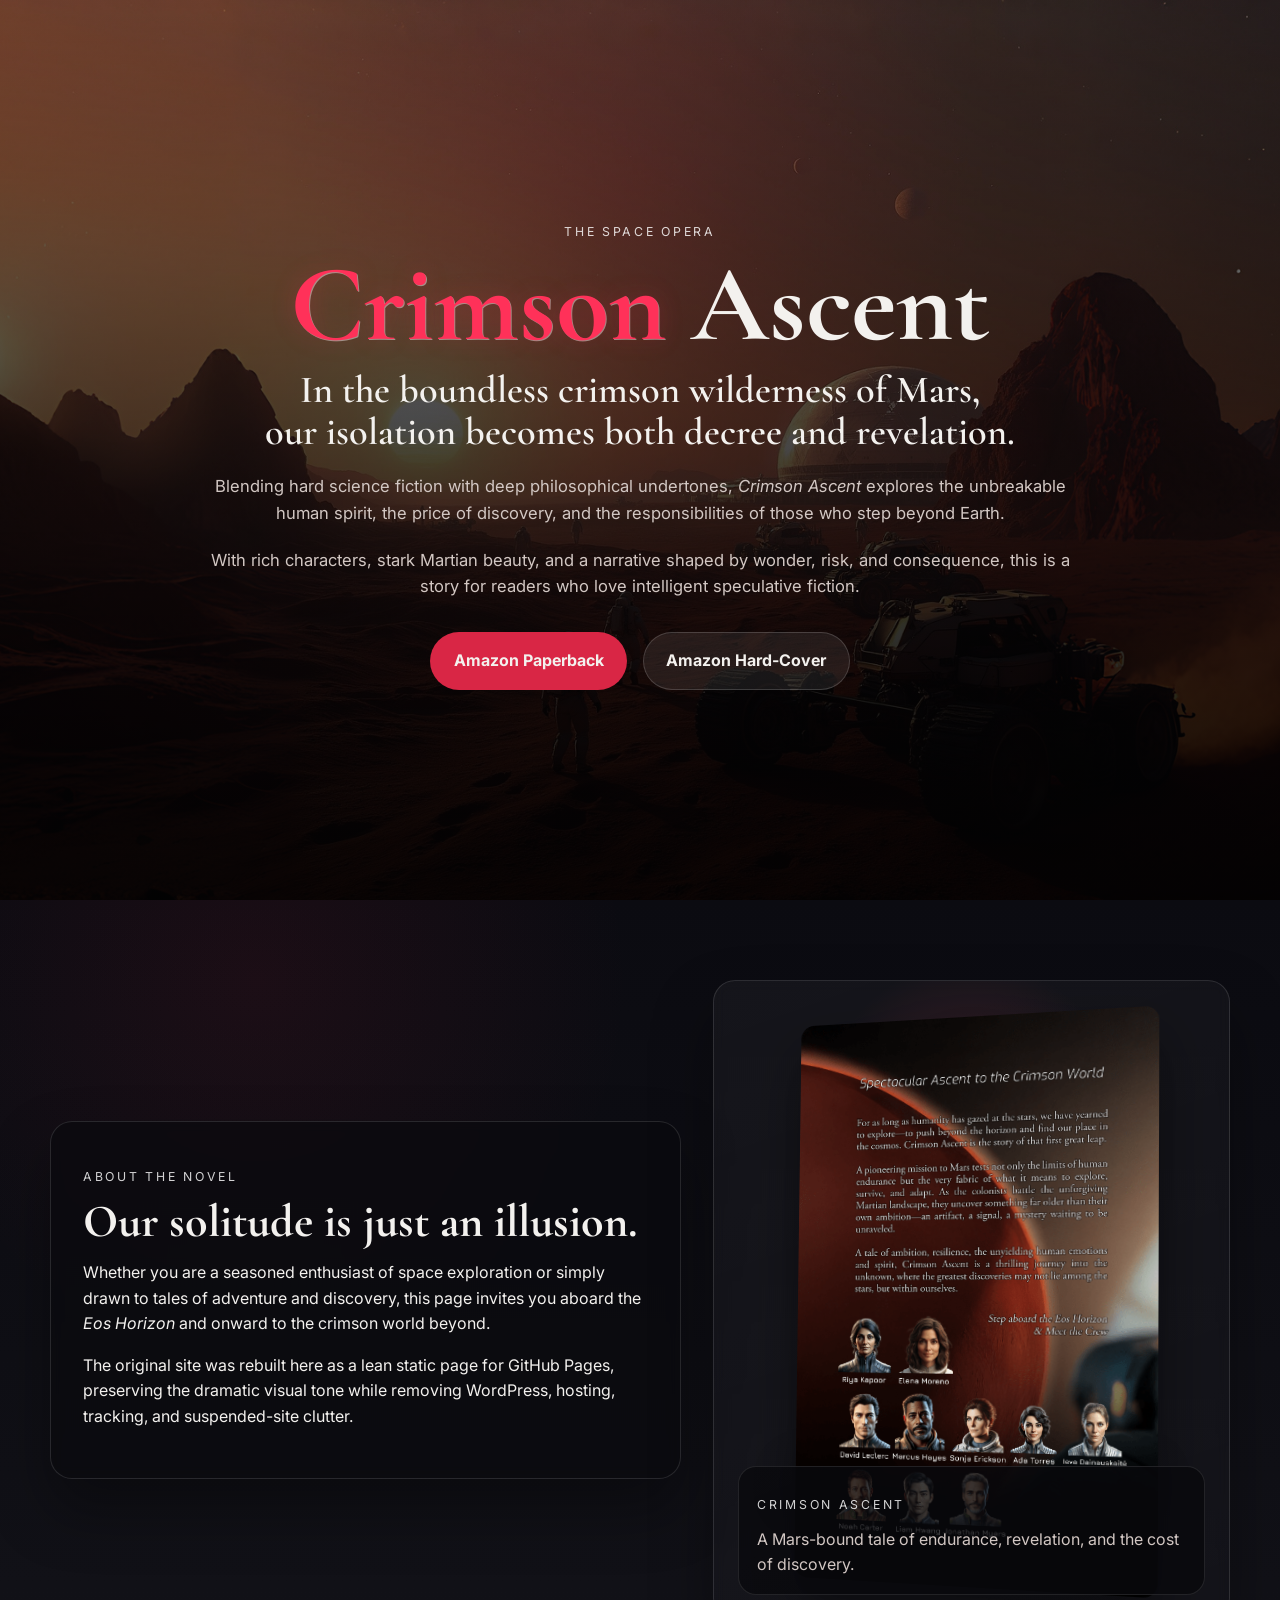
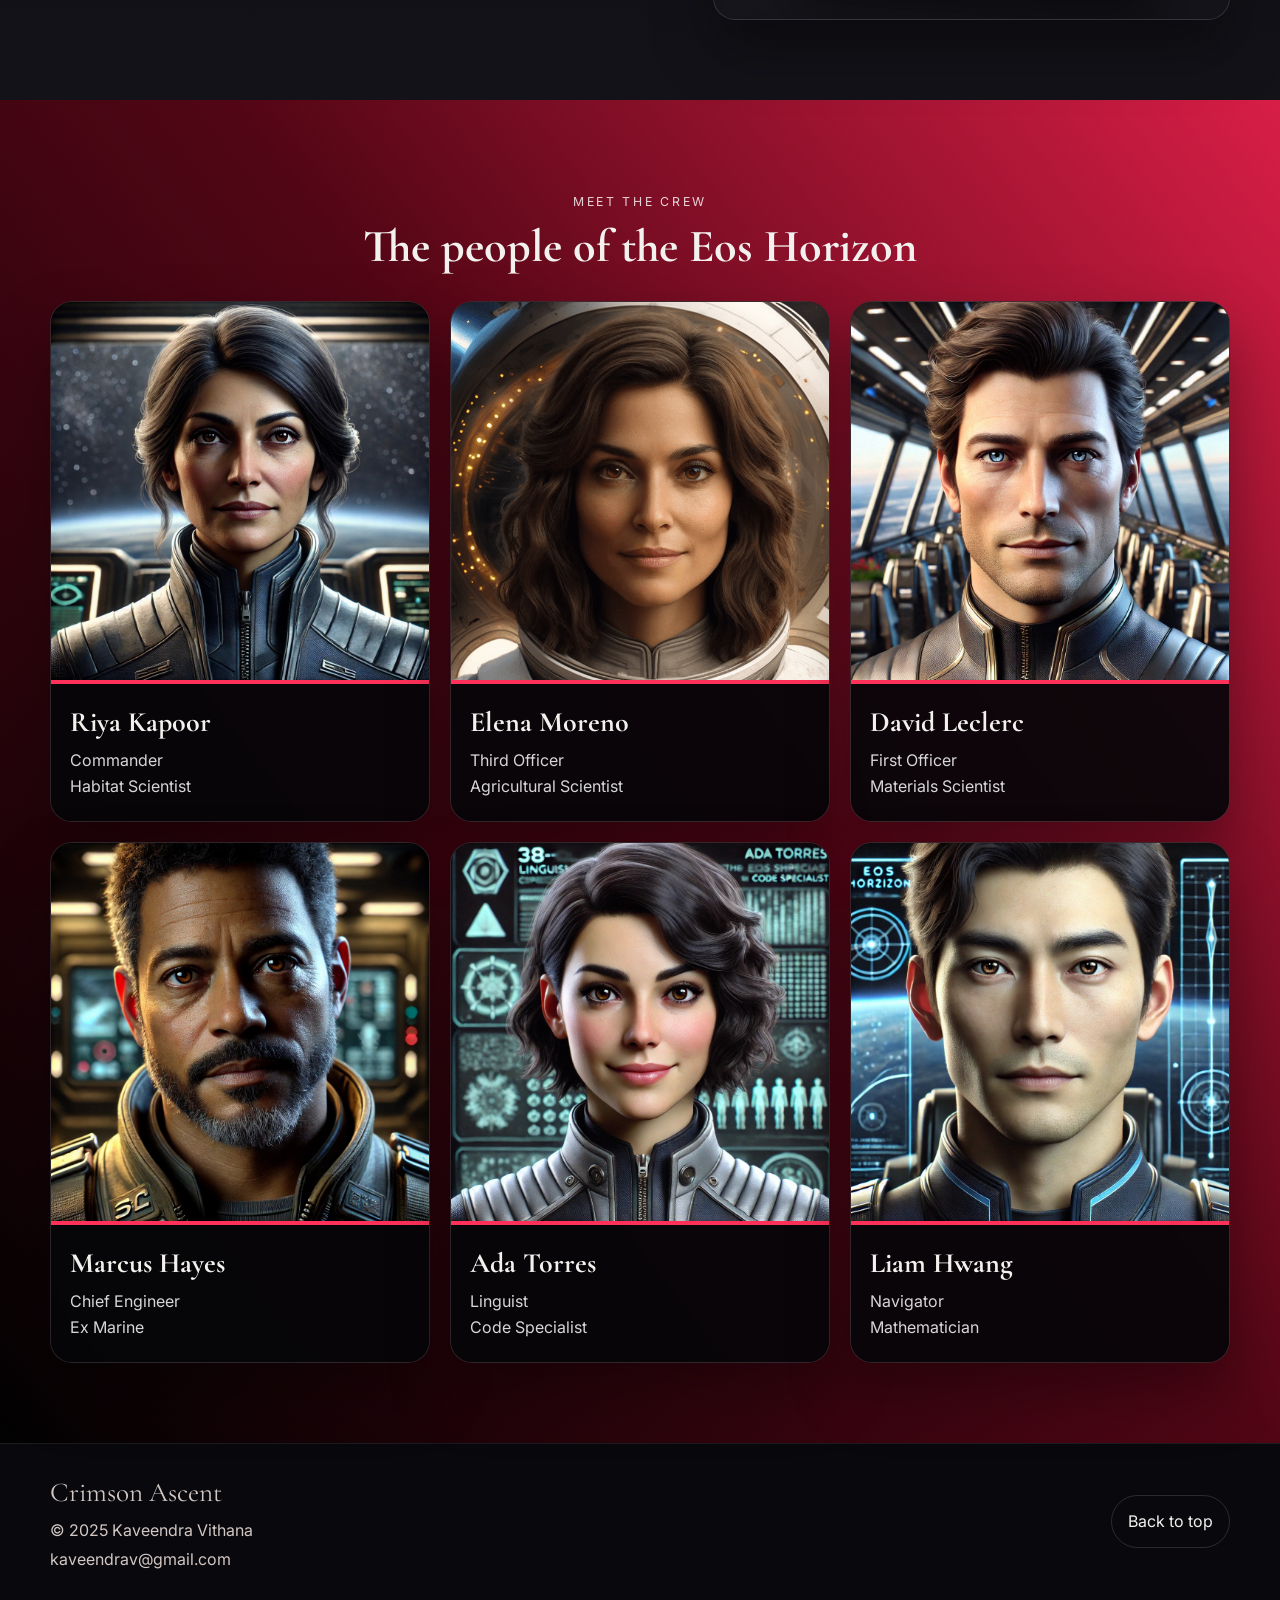
==== index.html @ 4ec616b5 "first update" ====
<!DOCTYPE html>
<html lang="en">
<head>
  <meta charset="UTF-8" />
  <meta name="viewport" content="width=device-width, initial-scale=1.0" />
  <title>Crimson Ascent</title>
  <meta name="description" content="A cinematic landing page for Crimson Ascent, a philosophical hard science fiction novel set on Mars." />
  <meta property="og:title" content="Crimson Ascent" />
  <meta property="og:description" content="A cinematic landing page for Crimson Ascent, a philosophical hard science fiction novel set on Mars." />
  <meta property="og:type" content="website" />
  <meta property="og:image" content="assets/mars-landscape.jpg" />
  <link rel="preconnect" href="https://fonts.googleapis.com">
  <link rel="preconnect" href="https://fonts.gstatic.com" crossorigin>
  <link href="https://fonts.googleapis.com/css2?family=Inter:wght@400;500;600;700;800&family=Cormorant+Garamond:wght@500;600;700&display=swap" rel="stylesheet">
  <link rel="stylesheet" href="styles.css" />
</head>
<body>
  <header class="hero" id="top">
    <div class="hero-overlay"></div>
    <div class="hero-content container">
      <p class="eyebrow">The Space Opera</p>
      <h1><span>Crimson</span> Ascent</h1>
      <h2>
        In the boundless crimson wilderness of Mars,<br>
        our isolation becomes both decree and revelation.
      </h2>
      <p class="lead">
        Blending hard science fiction with deep philosophical undertones, <em>Crimson Ascent</em>
        explores the unbreakable human spirit, the price of discovery, and the responsibilities
        of those who step beyond Earth.
      </p>
      <p class="supporting">
        With rich characters, stark Martian beauty, and a narrative shaped by wonder, risk,
        and consequence, this is a story for readers who love intelligent speculative fiction.
      </p>
      <div class="cta-row">
        <a class="button primary" href="https://amzn.asia/d/iF8ro8C" target="_blank" rel="noreferrer">Amazon Paperback</a>
        <a class="button secondary" href="https://amzn.asia/d/iF8ro8C" target="_blank" rel="noreferrer">Amazon Hard-Cover</a>
      </div>
    </div>
  </header>

  <main>
    <section class="section intro">
      <div class="container split">
        <div class="copy-panel">
          <p class="section-kicker">About the novel</p>
          <h3>Our solitude is just an illusion.</h3>
          <p>
            Whether you are a seasoned enthusiast of space exploration or simply drawn to tales of
            adventure and discovery, this page invites you aboard the <em>Eos Horizon</em> and onward
            to the crimson world beyond.
          </p>
          <p>
            The original site was rebuilt here as a lean static page for GitHub Pages, preserving the
            dramatic visual tone while removing WordPress, hosting, tracking, and suspended-site clutter.
          </p>
        </div>
        <div class="book-showcase" aria-label="Book cover display">
          <div class="book-shadow"></div>
          <img src="assets/book-cover.png" alt="Crimson Ascent book cover" class="book-cover main-book" />
          <div class="book-plate">
            <p class="plate-label">Crimson Ascent</p>
            <p class="plate-text">A Mars-bound tale of endurance, revelation, and the cost of discovery.</p>
          </div>
        </div>
      </div>
    </section>

    <section class="section crew-section">
      <div class="container">
        <div class="section-heading">
          <p class="section-kicker">Meet the crew</p>
          <h3>The people of the Eos Horizon</h3>
        </div>
        <div class="crew-grid">
          <article class="crew-card">
            <img src="assets/riya-kapoor.webp" alt="Riya Kapoor" />
            <div class="crew-copy">
              <h4>Riya Kapoor</h4>
              <p>Commander<br>Habitat Scientist</p>
            </div>
          </article>
          <article class="crew-card">
            <img src="assets/elena-moreno.png" alt="Elena Moreno" />
            <div class="crew-copy">
              <h4>Elena Moreno</h4>
              <p>Third Officer<br>Agricultural Scientist</p>
            </div>
          </article>
          <article class="crew-card">
            <img src="assets/david-leclerc.webp" alt="David Leclerc" />
            <div class="crew-copy">
              <h4>David Leclerc</h4>
              <p>First Officer<br>Materials Scientist</p>
            </div>
          </article>
          <article class="crew-card">
            <img src="assets/marcus-hayes.webp" alt="Marcus Hayes" />
            <div class="crew-copy">
              <h4>Marcus Hayes</h4>
              <p>Chief Engineer<br>Ex Marine</p>
            </div>
          </article>
          <article class="crew-card">
            <img src="assets/ada-torres.webp" alt="Ada Torres" />
            <div class="crew-copy">
              <h4>Ada Torres</h4>
              <p>Linguist<br>Code Specialist</p>
            </div>
          </article>
          <article class="crew-card">
            <img src="assets/liam-hwang.webp" alt="Liam Hwang" />
            <div class="crew-copy">
              <h4>Liam Hwang</h4>
              <p>Navigator<br>Mathematician</p>
            </div>
          </article>
        </div>
      </div>
    </section>
  </main>

  <footer class="site-footer">
    <div class="container footer-inner">
      <div>
        <p class="footer-title">Crimson Ascent</p>
        <p>© 2025 Kaveendra Vithana</p>
        <p><a href="mailto:kaveendrav@gmail.com">kaveendrav@gmail.com</a></p>
      </div>
      <a class="back-to-top" href="#top">Back to top</a>
    </div>
  </footer>
</body>
</html>
---- styles.css ----
:root {
  --bg: #09090d;
  --bg-soft: #121219;
  --panel: rgba(10, 10, 14, 0.72);
  --text: #f3f1ee;
  --muted: #d2c7c3;
  --line: rgba(255,255,255,0.12);
  --accent: #d92645;
  --accent-strong: #ff3159;
  --shadow: 0 30px 60px rgba(0, 0, 0, 0.35);
  --radius: 22px;
}

* { box-sizing: border-box; }
html { scroll-behavior: smooth; }
body {
  margin: 0;
  font-family: 'Inter', system-ui, sans-serif;
  background: var(--bg);
  color: var(--text);
  line-height: 1.6;
}
img { max-width: 100%; display: block; }
a { color: inherit; text-decoration: none; }

.container {
  width: min(1180px, calc(100% - 2rem));
  margin: 0 auto;
}

.hero {
  position: relative;
  min-height: 100vh;
  display: grid;
  place-items: center;
  background:
    linear-gradient(180deg, rgba(8, 8, 10, 0.30), rgba(8, 8, 10, 0.72)),
    radial-gradient(circle at 50% 20%, rgba(255, 54, 84, 0.20), transparent 35%),
    url('assets/mars-landscape.jpg') center/cover no-repeat;
}

.hero-overlay {
  position: absolute;
  inset: 0;
  background: linear-gradient(180deg, rgba(0,0,0,0.18), rgba(0,0,0,0.72));
}

.hero-content {
  position: relative;
  z-index: 1;
  text-align: center;
  padding: 5rem 0;
}

.eyebrow,
.section-kicker,
.plate-label {
  text-transform: uppercase;
  letter-spacing: 0.22em;
  font-size: 0.77rem;
  color: rgba(255,255,255,0.82);
}

.hero h1,
.hero h2,
.section-heading h3,
.copy-panel h3,
.crew-copy h4,
.footer-title {
  font-family: 'Cormorant Garamond', Georgia, serif;
}

.hero h1 {
  margin: 0.2rem 0 0;
  font-size: clamp(3.8rem, 10vw, 6.8rem);
  line-height: 0.92;
  font-weight: 700;
}

.hero h1 span {
  color: var(--accent-strong);
  text-shadow: 0 0 24px rgba(255, 49, 89, 0.22), 1px 1px 0 rgba(255,255,255,0.45);
}

.hero h2 {
  margin: 1rem auto 0;
  max-width: 840px;
  font-weight: 600;
  font-size: clamp(1.55rem, 3vw, 2.7rem);
  line-height: 1.08;
}

.lead,
.supporting {
  max-width: 860px;
  margin: 1.25rem auto 0;
  color: var(--muted);
  font-size: 1.04rem;
}

.cta-row {
  display: flex;
  gap: 1rem;
  justify-content: center;
  flex-wrap: wrap;
  margin-top: 2rem;
}

.button {
  padding: 0.95rem 1.4rem;
  border-radius: 999px;
  border: 1px solid transparent;
  font-weight: 700;
  transition: transform 0.2s ease, background 0.2s ease, border-color 0.2s ease;
}
.button:hover { transform: translateY(-1px); }
.button.primary { background: var(--accent); }
.button.secondary {
  background: rgba(255,255,255,0.08);
  border-color: rgba(255,255,255,0.16);
}

.section { padding: 5rem 0; }
.intro {
  background:
    radial-gradient(circle at 20% 10%, rgba(217, 38, 69, 0.08), transparent 30%),
    linear-gradient(180deg, #0b0b11, #121218);
}

.split {
  display: grid;
  grid-template-columns: 1.1fr 0.9fr;
  gap: 2rem;
  align-items: center;
}

.copy-panel,
.book-showcase,
.crew-card {
  border: 1px solid var(--line);
  background: var(--panel);
  backdrop-filter: blur(6px);
  border-radius: var(--radius);
  box-shadow: var(--shadow);
}

.copy-panel {
  padding: 2rem;
}

.copy-panel h3,
.section-heading h3 {
  font-size: clamp(2rem, 3.6vw, 3rem);
  line-height: 0.98;
  margin: 0.5rem 0 1rem;
}

.book-showcase {
  position: relative;
  min-height: 640px;
  display: grid;
  place-items: center;
  overflow: hidden;
  background:
    radial-gradient(circle at 50% 20%, rgba(255, 65, 95, 0.18), transparent 26%),
    linear-gradient(160deg, rgba(255,255,255,0.04), rgba(255,255,255,0.01));
}

.book-shadow {
  position: absolute;
  width: 70%;
  height: 60px;
  bottom: 6.5rem;
  border-radius: 50%;
  background: rgba(0,0,0,0.46);
  filter: blur(20px);
}

.main-book {
  position: relative;
  z-index: 2;
  width: min(72%, 420px);
  border-radius: 14px;
  transform: perspective(1200px) rotateY(-14deg) rotateX(2deg);
  box-shadow: 0 30px 55px rgba(0,0,0,0.45);
}

.book-plate {
  position: absolute;
  left: 1.5rem;
  right: 1.5rem;
  bottom: 1.5rem;
  z-index: 3;
  border: 1px solid rgba(255,255,255,0.10);
  background: rgba(10, 10, 14, 0.78);
  border-radius: 18px;
  padding: 1rem 1.1rem;
}

.plate-text { margin: 0.35rem 0 0; color: var(--muted); }

.crew-section {
  background: linear-gradient(52deg, #020202 0%, #520615 55%, #d81e46 100%);
}

.section-heading {
  text-align: center;
  margin-bottom: 2rem;
}

.crew-grid {
  display: grid;
  grid-template-columns: repeat(3, minmax(0, 1fr));
  gap: 1.25rem;
}

.crew-card {
  overflow: hidden;
}

.crew-card img {
  aspect-ratio: 1 / 1;
  object-fit: cover;
  width: 100%;
}

.crew-copy {
  padding: 1rem 1.2rem 1.35rem;
  border-top: 4px solid var(--accent-strong);
  background: rgba(5, 5, 8, 0.74);
}

.crew-copy h4 {
  margin: 0 0 0.2rem;
  font-size: 1.75rem;
}

.crew-copy p {
  margin: 0;
  color: rgba(255,255,255,0.84);
}

.site-footer {
  background: #08080d;
  border-top: 1px solid rgba(255,255,255,0.08);
}

.footer-inner {
  display: flex;
  justify-content: space-between;
  align-items: center;
  gap: 1rem;
  padding: 1.5rem 0 2rem;
}

.footer-title {
  font-size: 1.7rem;
  margin: 0 0 0.35rem;
}

.footer-inner p { margin: 0.2rem 0; color: var(--muted); }
.back-to-top {
  padding: 0.8rem 1rem;
  border: 1px solid rgba(255,255,255,0.14);
  border-radius: 999px;
}

@media (max-width: 900px) {
  .split,
  .crew-grid {
    grid-template-columns: 1fr;
  }

  .book-showcase { min-height: 540px; }
  .footer-inner {
    flex-direction: column;
    align-items: flex-start;
  }
}

@media (max-width: 640px) {
  .hero-content { padding: 4rem 0; }
  .hero h2 { line-height: 1.15; }
  .copy-panel { padding: 1.4rem; }
  .section { padding: 4rem 0; }
  .book-showcase { min-height: 460px; }
  .main-book { width: min(76%, 330px); }
}
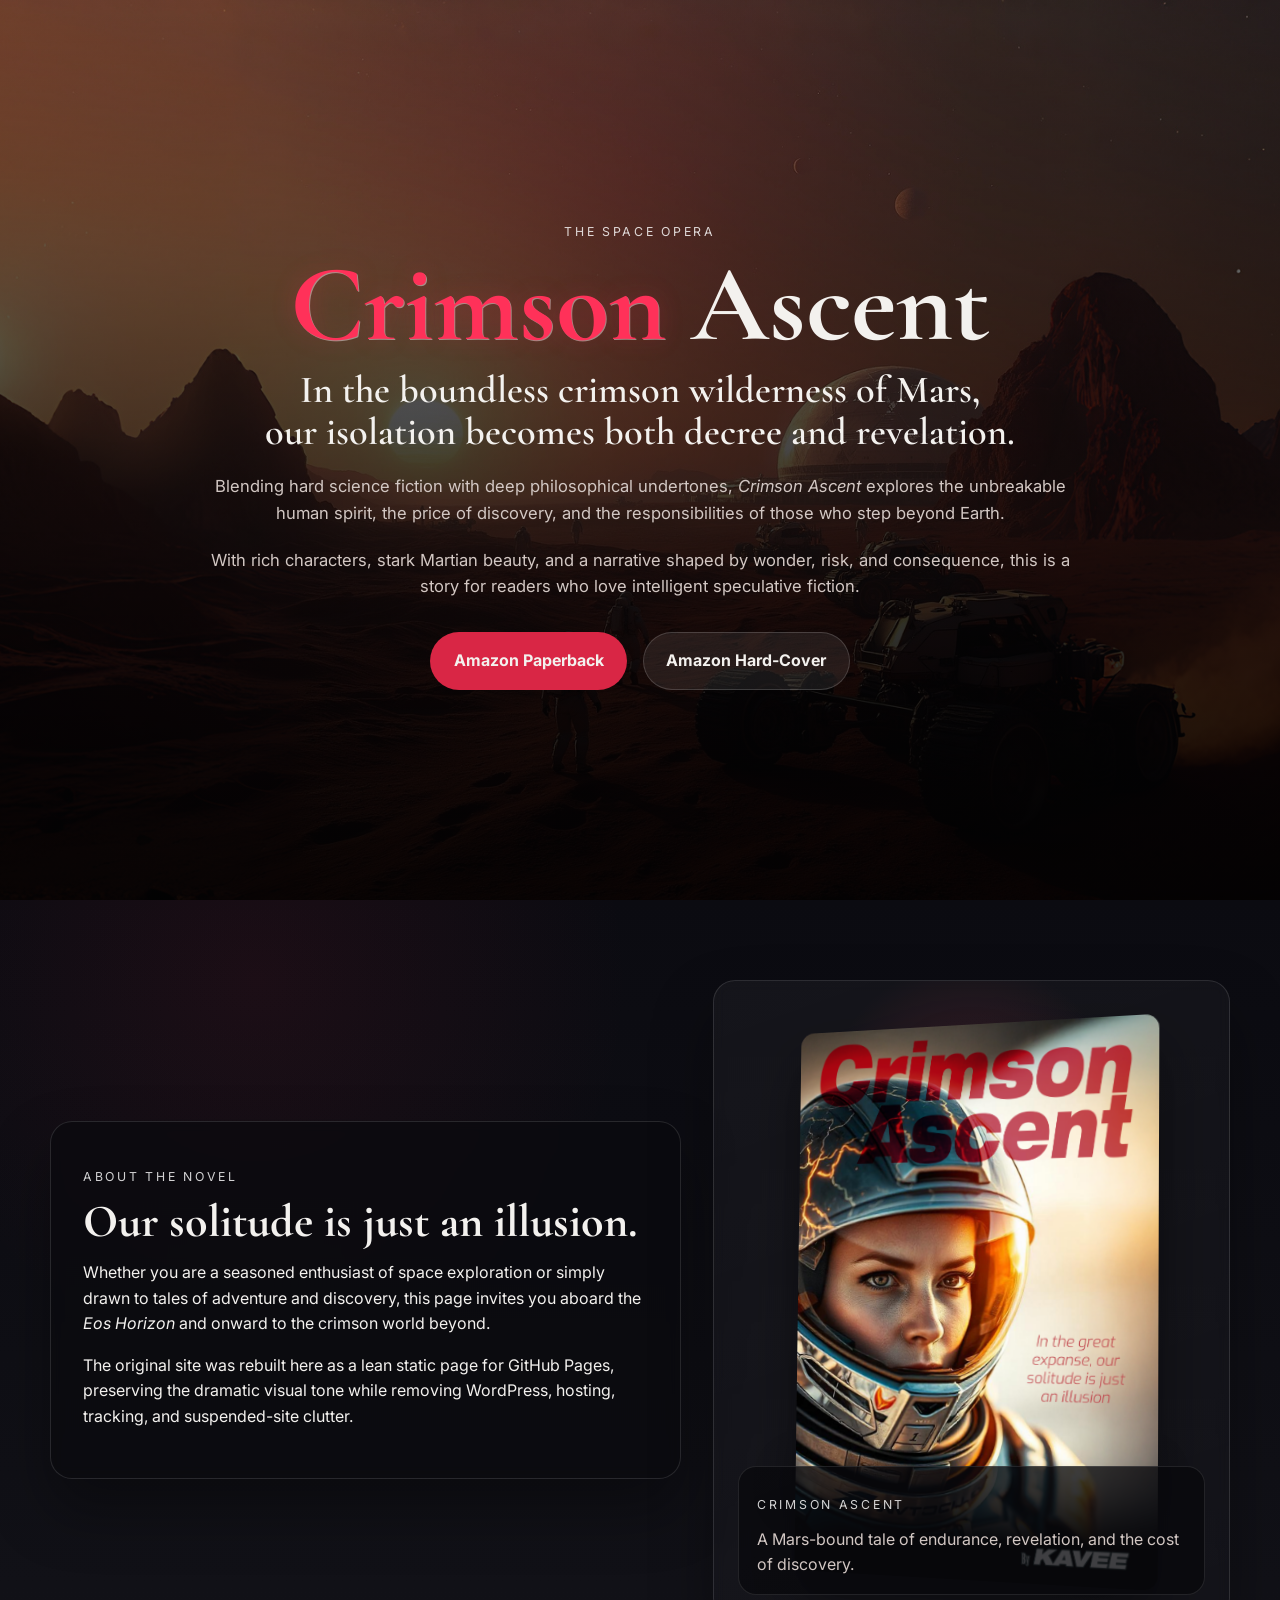
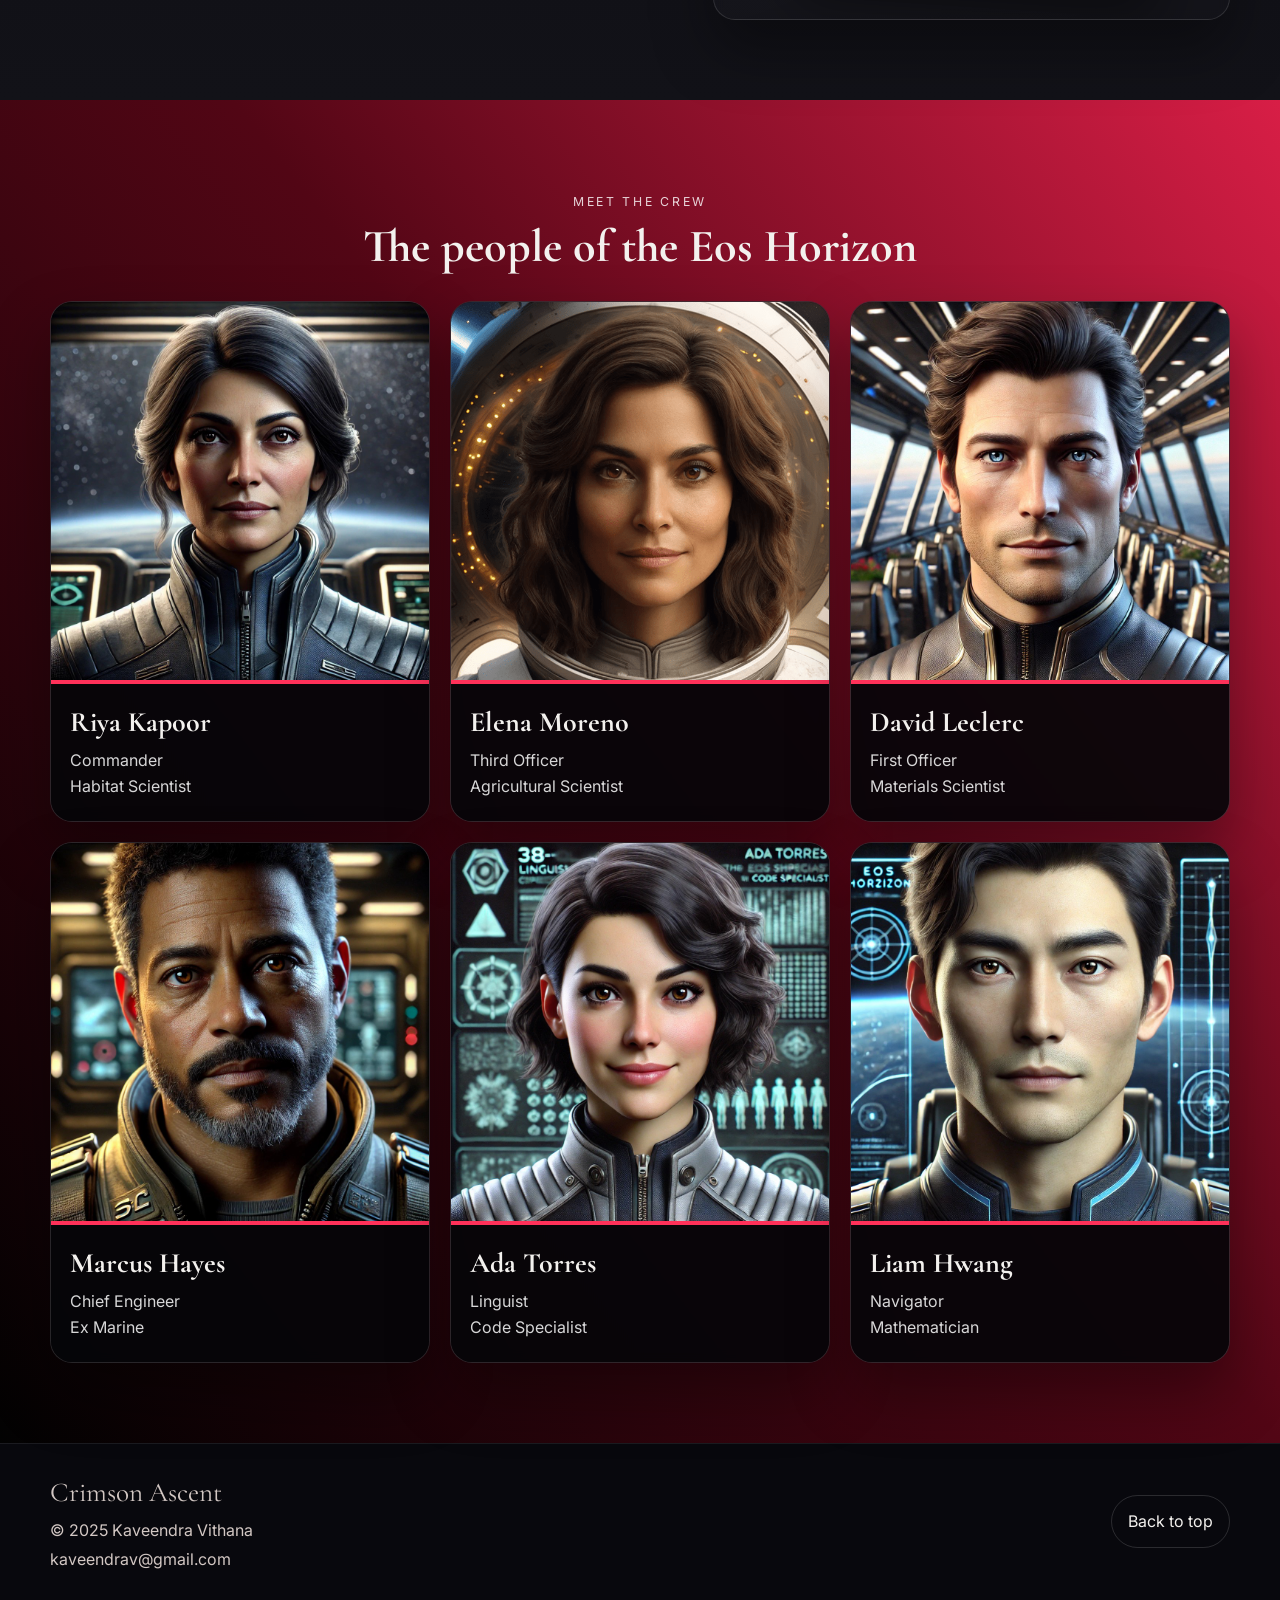
==== commit 1fb3b5c0: "1" ====
--- a/index.html
+++ b/index.html
@@ -58,7 +58,7 @@
         </div>
         <div class="book-showcase" aria-label="Book cover display">
           <div class="book-shadow"></div>
-          <img src="assets/book-cover.png" alt="Crimson Ascent book cover" class="book-cover main-book" />
+          <img src="assets/cover-front.png" alt="Crimson Ascent book cover" class="book-cover main-book" />
           <div class="book-plate">
             <p class="plate-label">Crimson Ascent</p>
             <p class="plate-text">A Mars-bound tale of endurance, revelation, and the cost of discovery.</p>
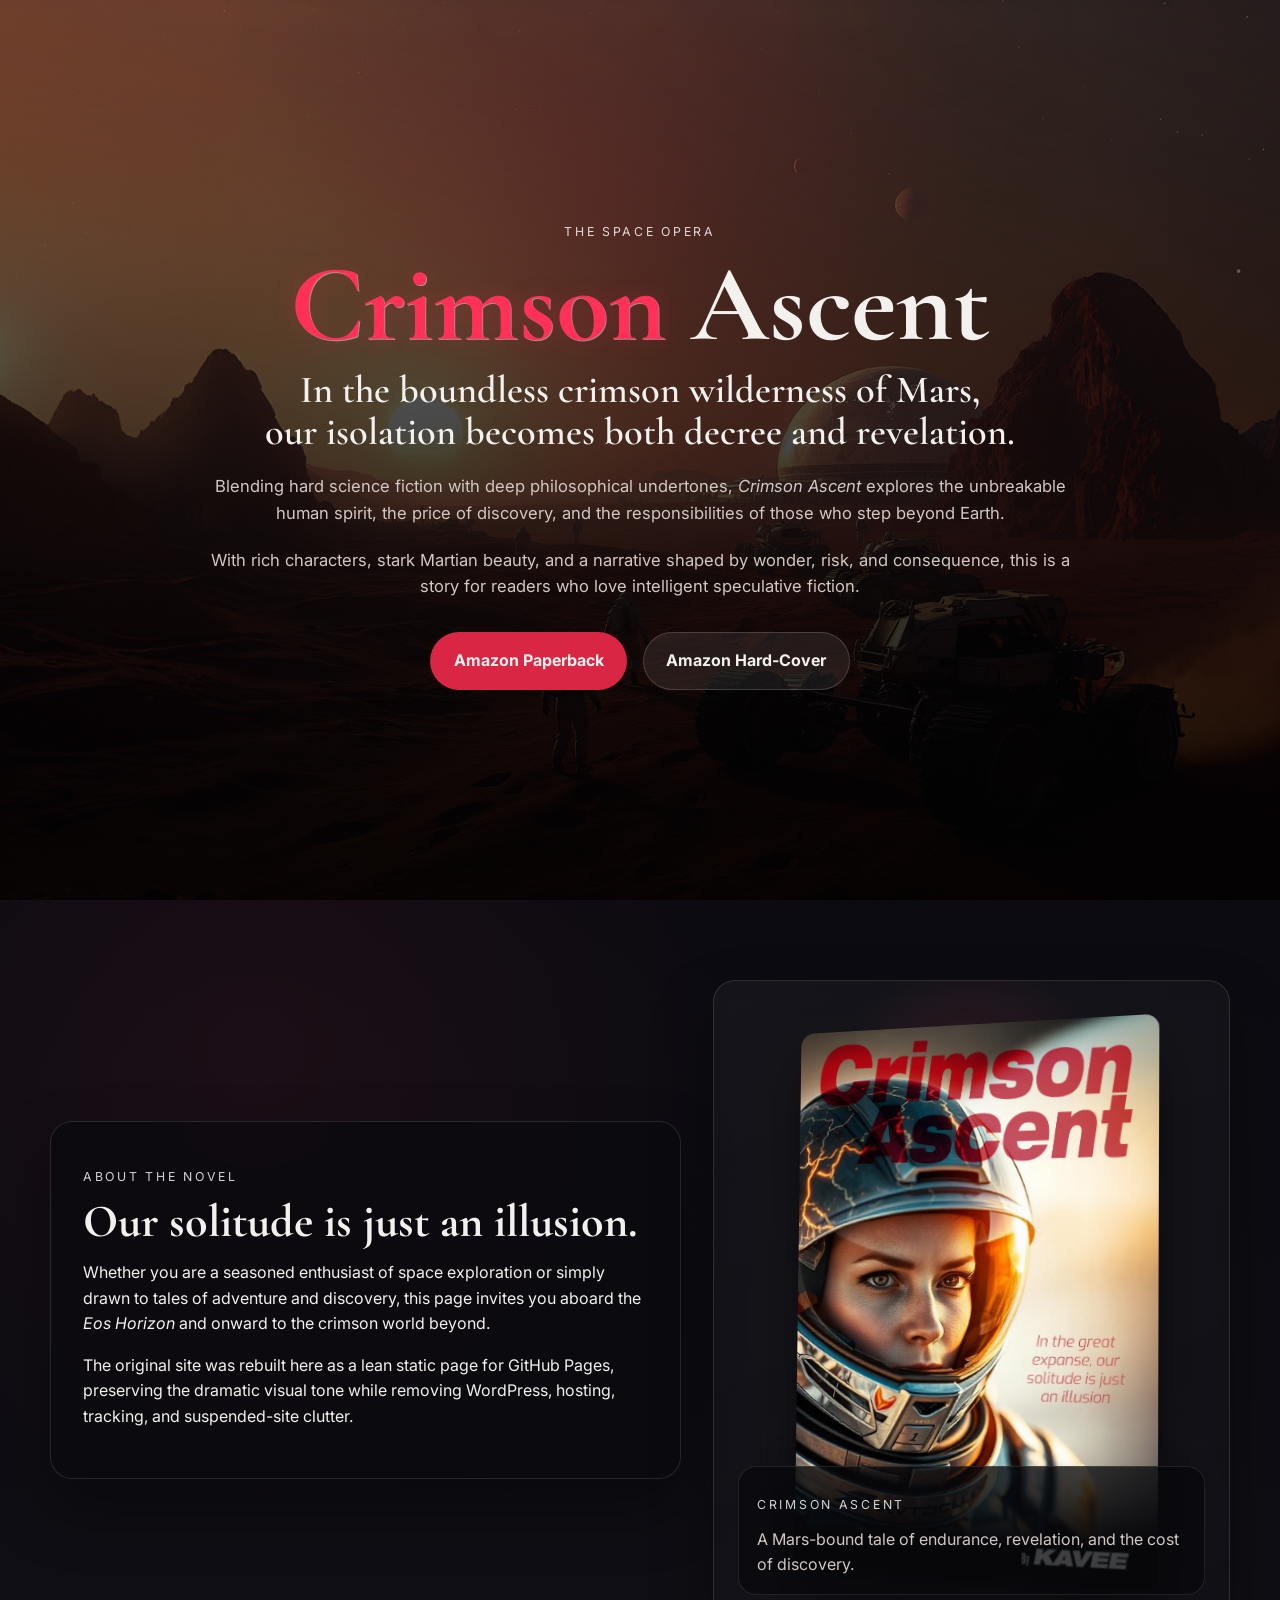
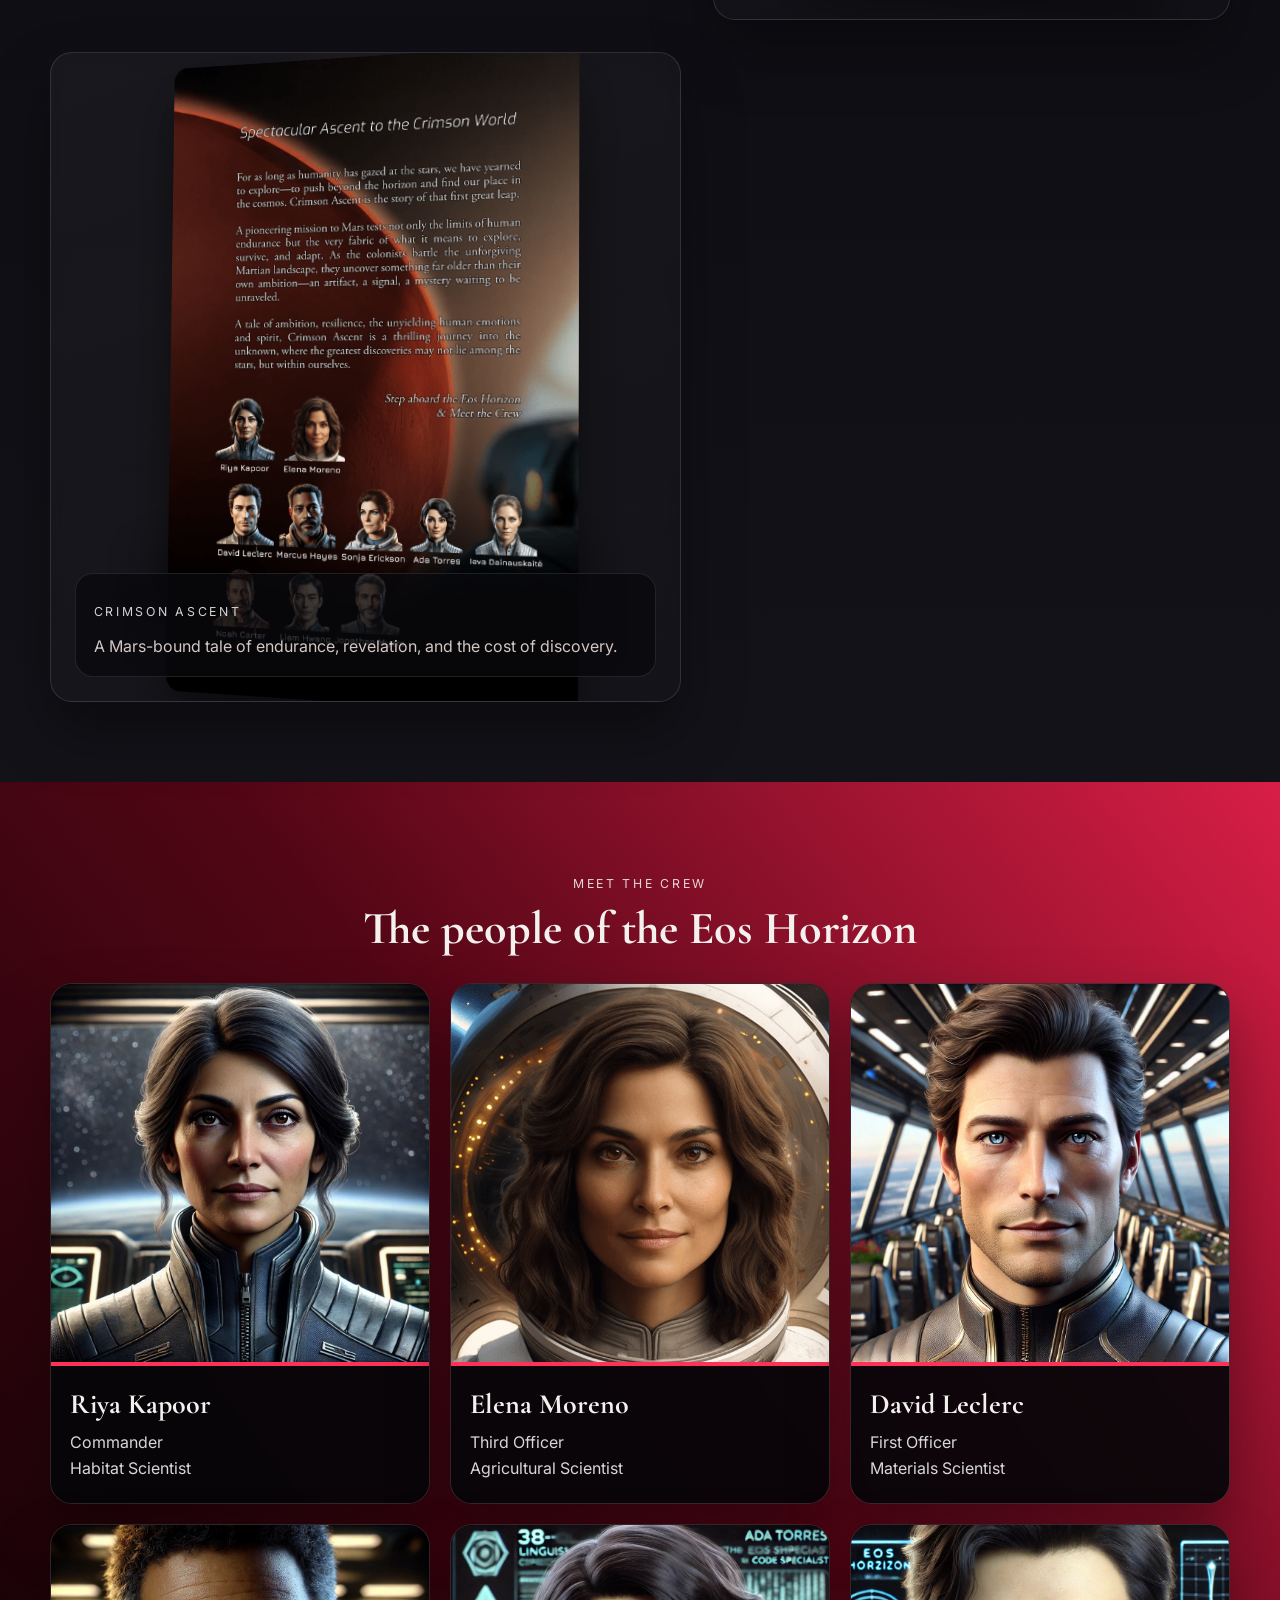
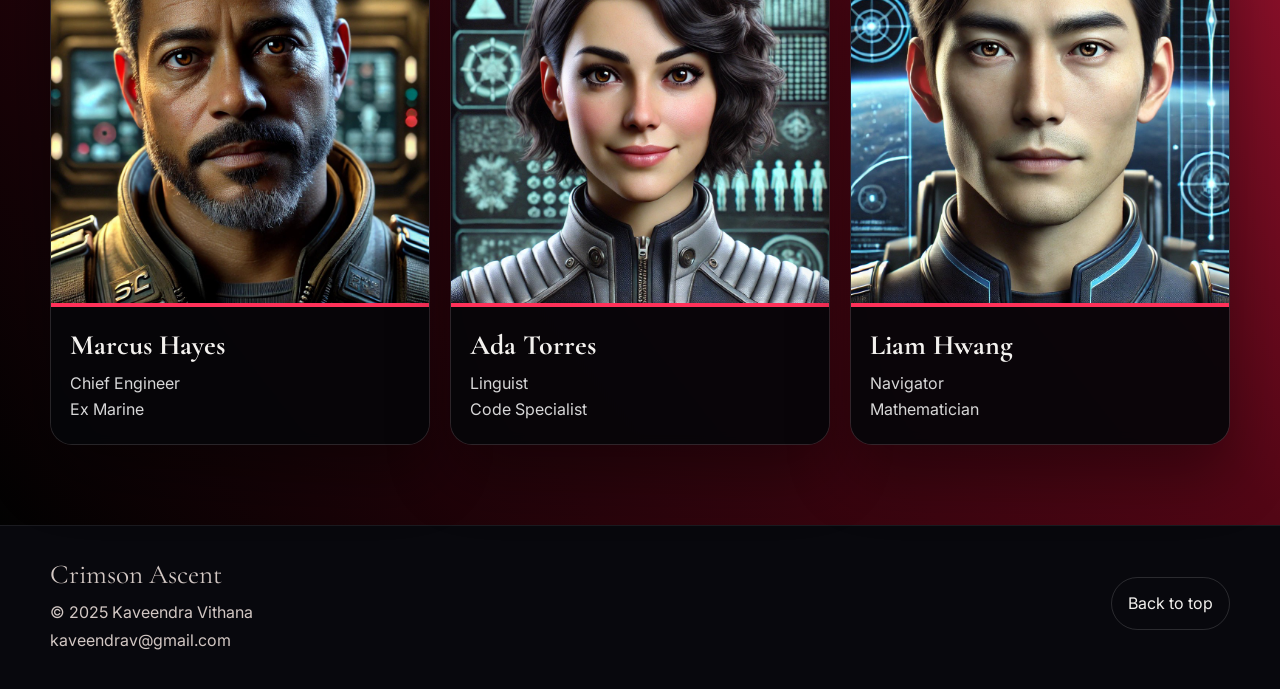
==== commit 3cc4a7b9: "cover front and back" ====
--- a/index.html
+++ b/index.html
@@ -64,6 +64,14 @@
             <p class="plate-text">A Mars-bound tale of endurance, revelation, and the cost of discovery.</p>
           </div>
         </div>
+        <div class="book-showcase" aria-label="Book cover display">
+          <div class="book-shadow"></div>
+          <img src="assets/book-cover.png" alt="Crimson Ascent book cover" class="book-cover main-book" />
+          <div class="book-plate">
+            <p class="plate-label">Crimson Ascent</p>
+            <p class="plate-text">A Mars-bound tale of endurance, revelation, and the cost of discovery.</p>
+          </div>
+        </div>
       </div>
     </section>
 
@@ -75,7 +83,7 @@
         </div>
         <div class="crew-grid">
           <article class="crew-card">
-            <img src="assets/riya-kapoor.webp" alt="Riya Kapoor" />
+            <img src="assets/riya-kapoor.png" alt="Riya Kapoor" />
             <div class="crew-copy">
               <h4>Riya Kapoor</h4>
               <p>Commander<br>Habitat Scientist</p>
@@ -89,28 +97,28 @@
             </div>
           </article>
           <article class="crew-card">
-            <img src="assets/david-leclerc.webp" alt="David Leclerc" />
+            <img src="assets/david-leclerc.png" alt="David Leclerc" />
             <div class="crew-copy">
               <h4>David Leclerc</h4>
               <p>First Officer<br>Materials Scientist</p>
             </div>
           </article>
           <article class="crew-card">
-            <img src="assets/marcus-hayes.webp" alt="Marcus Hayes" />
+            <img src="assets/marcus-hayes.png" alt="Marcus Hayes" />
             <div class="crew-copy">
               <h4>Marcus Hayes</h4>
               <p>Chief Engineer<br>Ex Marine</p>
             </div>
           </article>
           <article class="crew-card">
-            <img src="assets/ada-torres.webp" alt="Ada Torres" />
+            <img src="assets/ada-torres.png" alt="Ada Torres" />
             <div class="crew-copy">
               <h4>Ada Torres</h4>
               <p>Linguist<br>Code Specialist</p>
             </div>
           </article>
           <article class="crew-card">
-            <img src="assets/liam-hwang.webp" alt="Liam Hwang" />
+            <img src="assets/liam-hwang.png" alt="Liam Hwang" />
             <div class="crew-copy">
               <h4>Liam Hwang</h4>
               <p>Navigator<br>Mathematician</p>
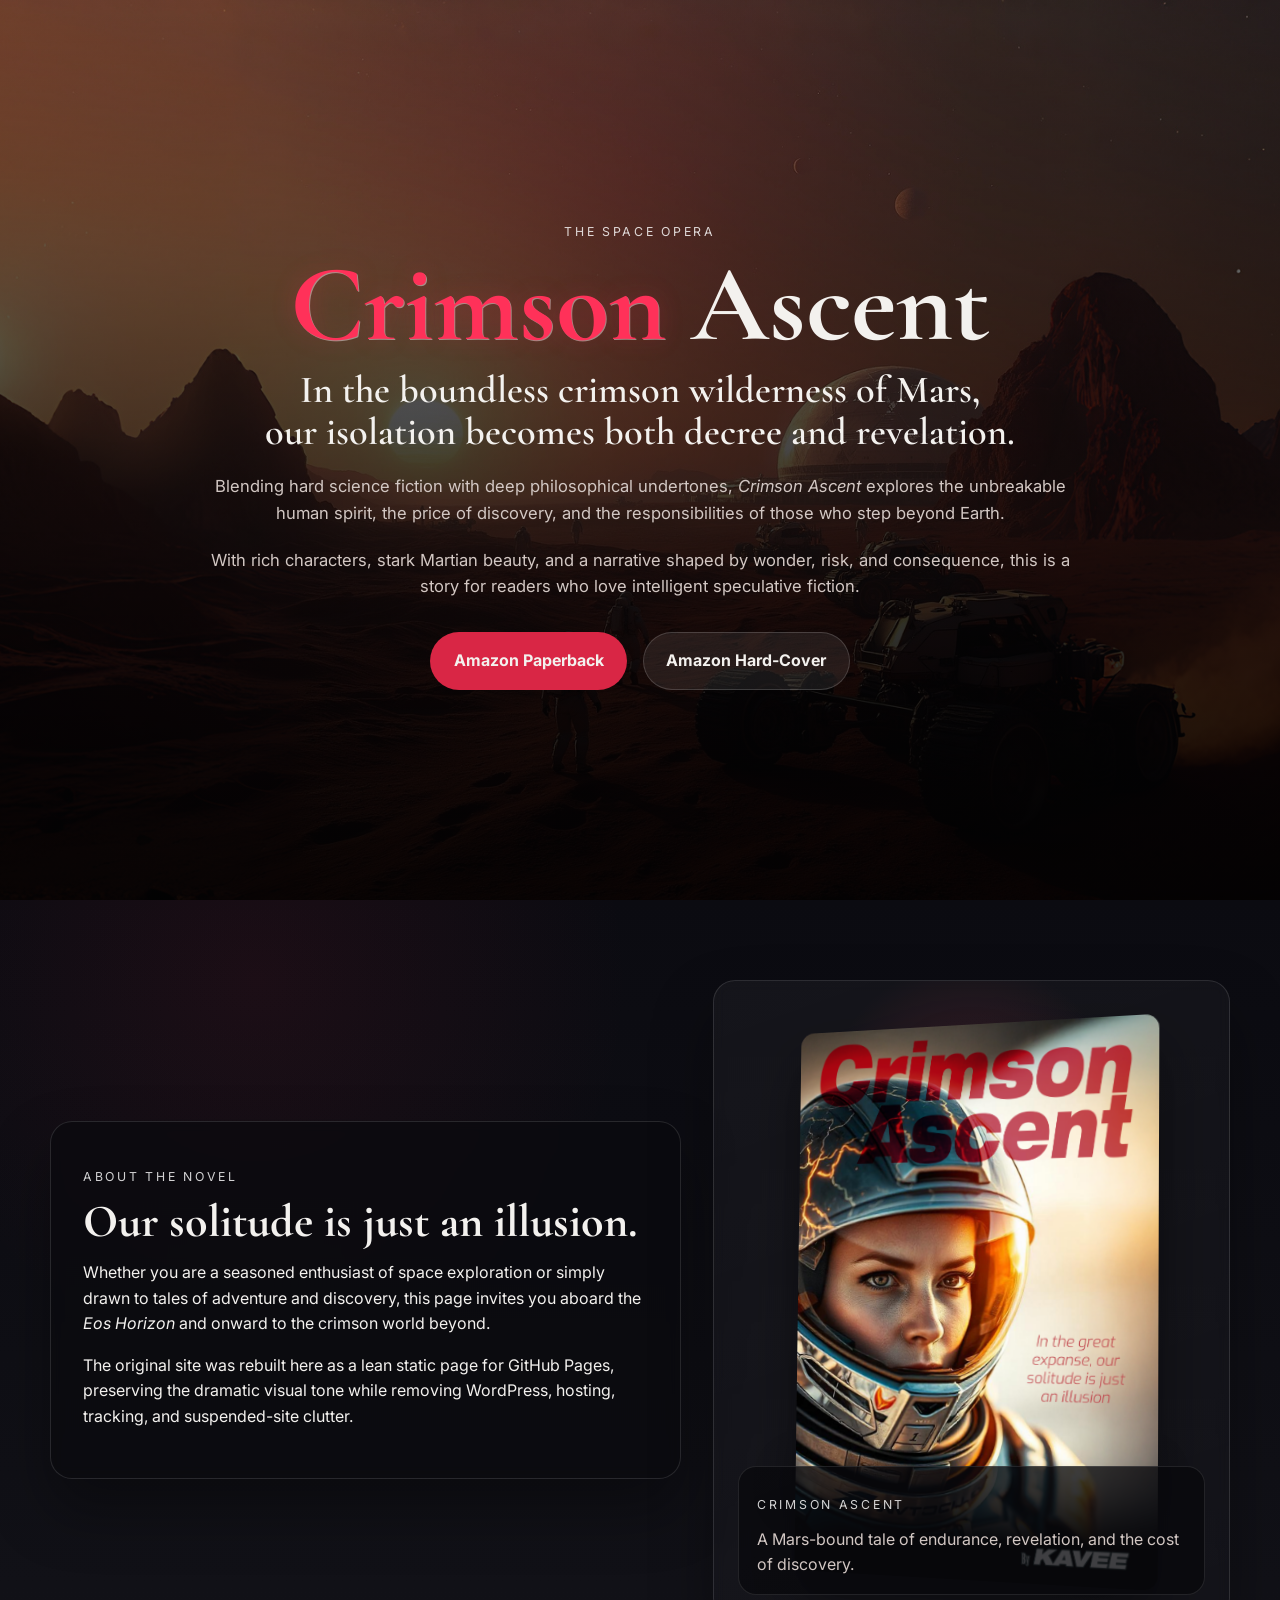
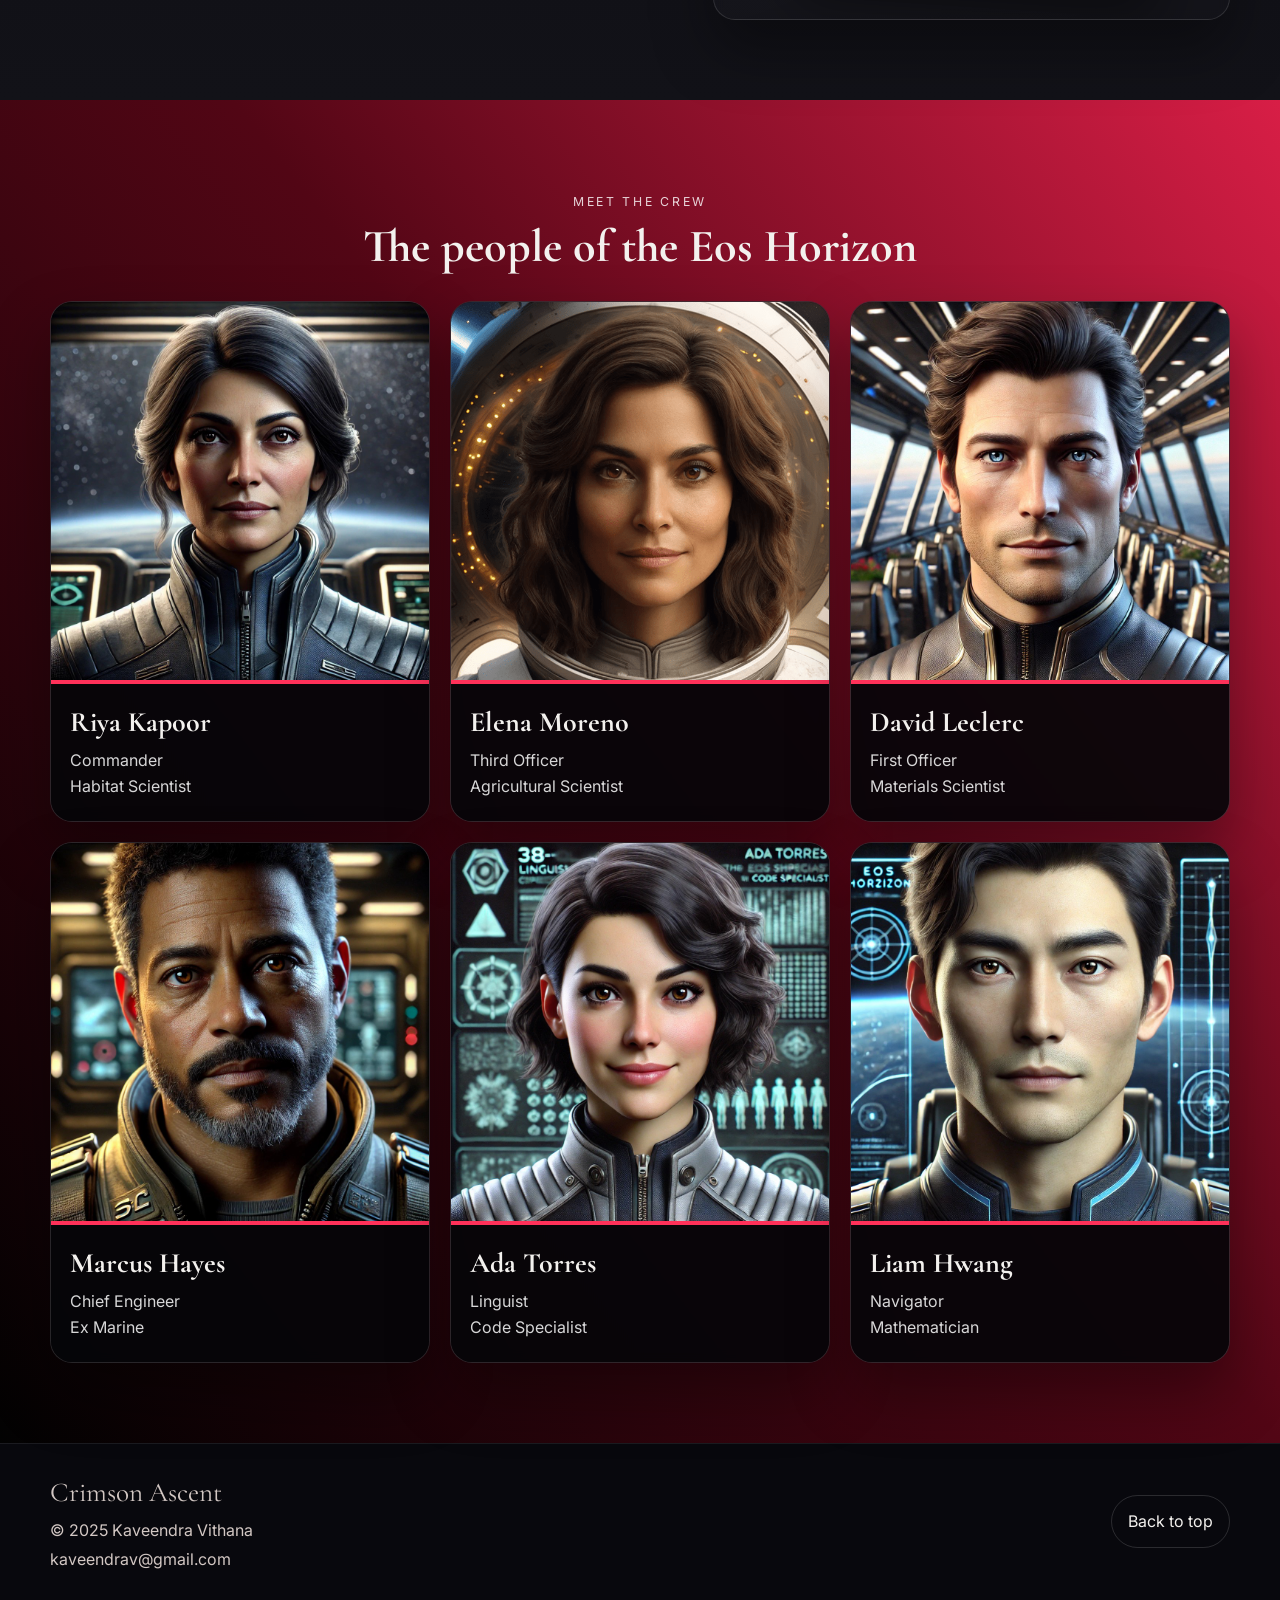
==== commit c3becacc: "remove back cover" ====
--- a/index.html
+++ b/index.html
@@ -59,14 +59,6 @@
         <div class="book-showcase" aria-label="Book cover display">
           <div class="book-shadow"></div>
           <img src="assets/cover-front.png" alt="Crimson Ascent book cover" class="book-cover main-book" />
-          <div class="book-plate">
-            <p class="plate-label">Crimson Ascent</p>
-            <p class="plate-text">A Mars-bound tale of endurance, revelation, and the cost of discovery.</p>
-          </div>
-        </div>
-        <div class="book-showcase" aria-label="Book cover display">
-          <div class="book-shadow"></div>
-          <img src="assets/book-cover.png" alt="Crimson Ascent book cover" class="book-cover main-book" />
           <div class="book-plate">
             <p class="plate-label">Crimson Ascent</p>
             <p class="plate-text">A Mars-bound tale of endurance, revelation, and the cost of discovery.</p>
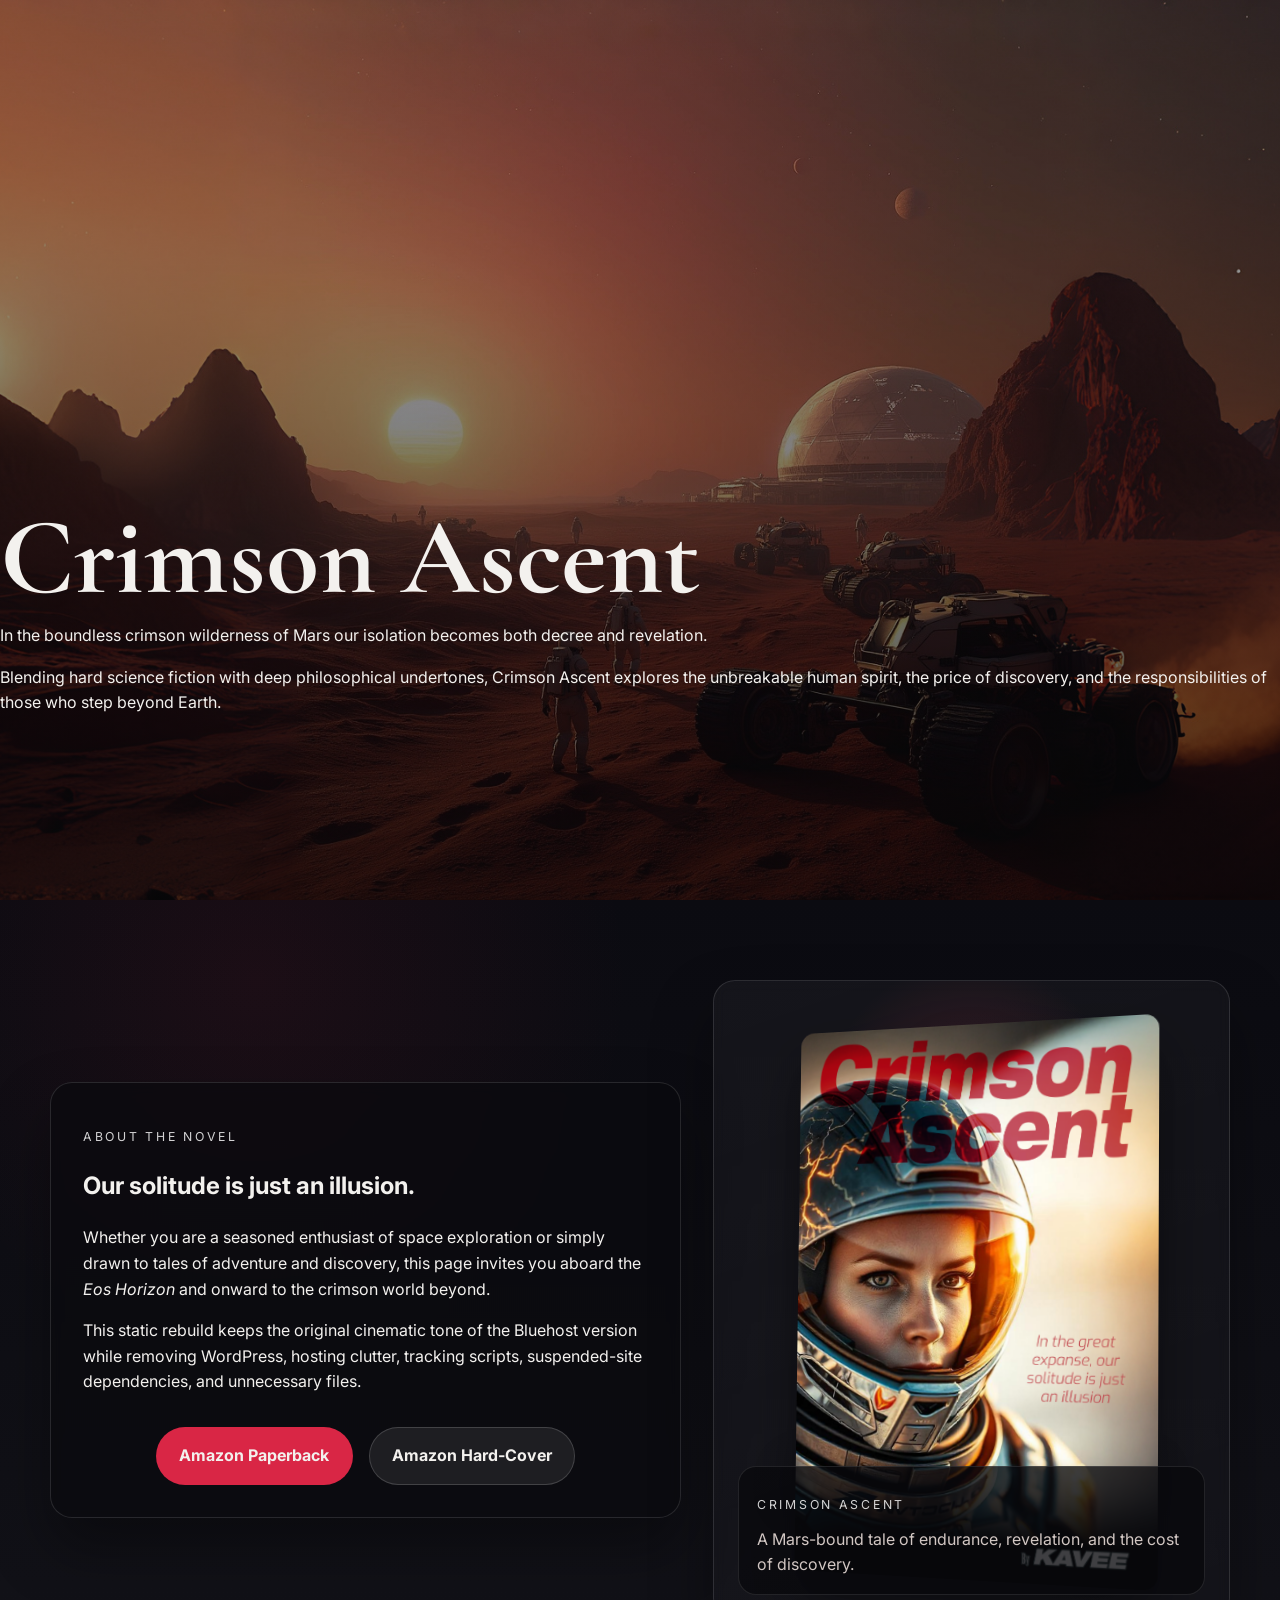
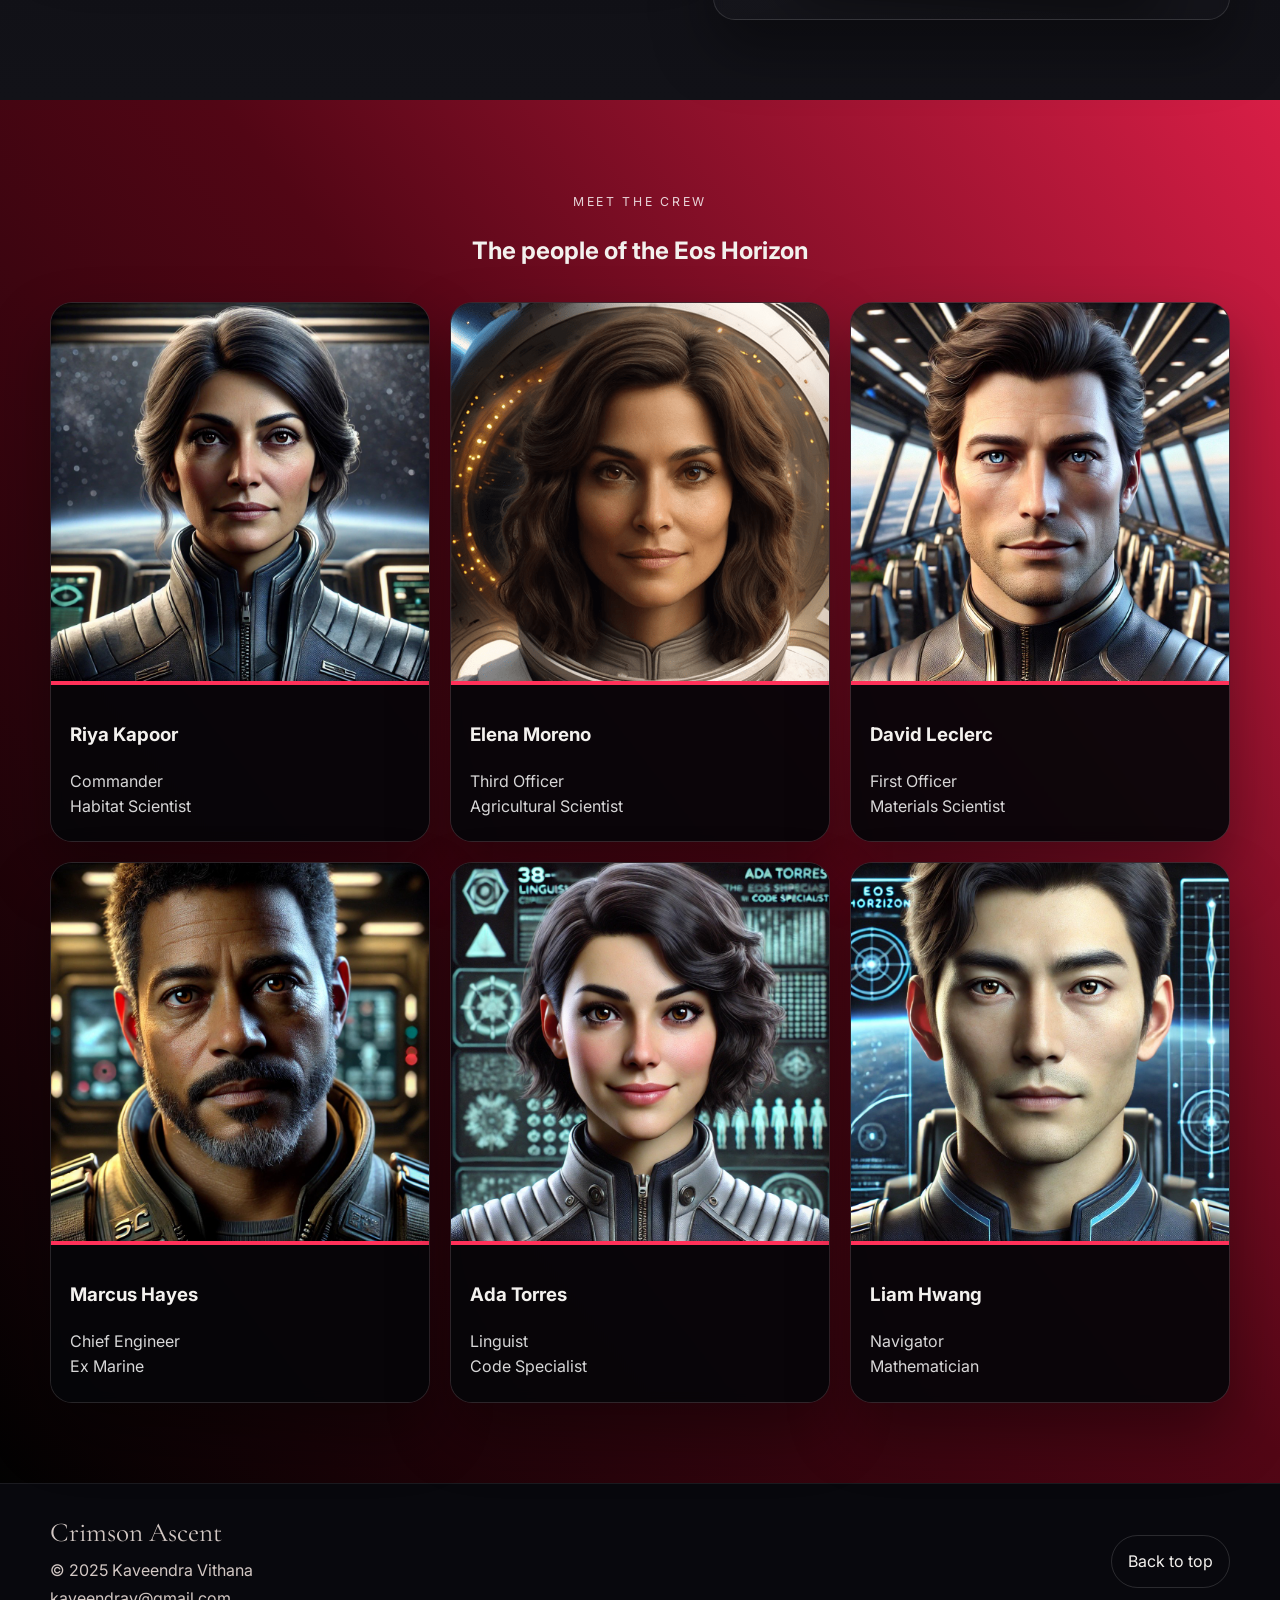
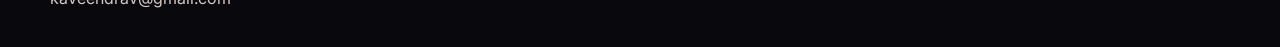
==== commit 916c3594: "background fix" ====
--- a/index.html
+++ b/index.html
@@ -8,35 +8,19 @@
   <meta property="og:title" content="Crimson Ascent" />
   <meta property="og:description" content="A cinematic landing page for Crimson Ascent, a philosophical hard science fiction novel set on Mars." />
   <meta property="og:type" content="website" />
-  <meta property="og:image" content="assets/mars-landscape.jpg" />
+  <meta property="og:image" content="assets/original-hero-banner.png" />
   <link rel="preconnect" href="https://fonts.googleapis.com">
   <link rel="preconnect" href="https://fonts.gstatic.com" crossorigin>
   <link href="https://fonts.googleapis.com/css2?family=Inter:wght@400;500;600;700;800&family=Cormorant+Garamond:wght@500;600;700&display=swap" rel="stylesheet">
   <link rel="stylesheet" href="styles.css" />
 </head>
 <body>
-  <header class="hero" id="top">
-    <div class="hero-overlay"></div>
-    <div class="hero-content container">
-      <p class="eyebrow">The Space Opera</p>
-      <h1><span>Crimson</span> Ascent</h1>
-      <h2>
-        In the boundless crimson wilderness of Mars,<br>
-        our isolation becomes both decree and revelation.
-      </h2>
-      <p class="lead">
-        Blending hard science fiction with deep philosophical undertones, <em>Crimson Ascent</em>
-        explores the unbreakable human spirit, the price of discovery, and the responsibilities
-        of those who step beyond Earth.
-      </p>
-      <p class="supporting">
-        With rich characters, stark Martian beauty, and a narrative shaped by wonder, risk,
-        and consequence, this is a story for readers who love intelligent speculative fiction.
-      </p>
-      <div class="cta-row">
-        <a class="button primary" href="https://amzn.asia/d/iF8ro8C" target="_blank" rel="noreferrer">Amazon Paperback</a>
-        <a class="button secondary" href="https://amzn.asia/d/iF8ro8C" target="_blank" rel="noreferrer">Amazon Hard-Cover</a>
-      </div>
+  <header class="hero hero-reference" id="top" aria-label="Crimson Ascent hero banner">
+    <div class="hero-reference-image" role="img" aria-label="Crimson Ascent banner showing a Martian landscape, vehicles, a habitat dome, and the novel tagline."></div>
+    <div class="sr-only">
+      <h1>Crimson Ascent</h1>
+      <p>In the boundless crimson wilderness of Mars our isolation becomes both decree and revelation.</p>
+      <p>Blending hard science fiction with deep philosophical undertones, Crimson Ascent explores the unbreakable human spirit, the price of discovery, and the responsibilities of those who step beyond Earth.</p>
     </div>
   </header>
 
@@ -45,16 +29,20 @@
       <div class="container split">
         <div class="copy-panel">
           <p class="section-kicker">About the novel</p>
-          <h3>Our solitude is just an illusion.</h3>
+          <h2>Our solitude is just an illusion.</h2>
           <p>
             Whether you are a seasoned enthusiast of space exploration or simply drawn to tales of
             adventure and discovery, this page invites you aboard the <em>Eos Horizon</em> and onward
             to the crimson world beyond.
           </p>
           <p>
-            The original site was rebuilt here as a lean static page for GitHub Pages, preserving the
-            dramatic visual tone while removing WordPress, hosting, tracking, and suspended-site clutter.
+            This static rebuild keeps the original cinematic tone of the Bluehost version while removing
+            WordPress, hosting clutter, tracking scripts, suspended-site dependencies, and unnecessary files.
           </p>
+          <div class="cta-row intro-cta">
+            <a class="button primary" href="https://amzn.asia/d/iF8ro8C" target="_blank" rel="noreferrer">Amazon Paperback</a>
+            <a class="button secondary" href="https://amzn.asia/d/iF8ro8C" target="_blank" rel="noreferrer">Amazon Hard-Cover</a>
+          </div>
         </div>
         <div class="book-showcase" aria-label="Book cover display">
           <div class="book-shadow"></div>
@@ -71,48 +59,48 @@
       <div class="container">
         <div class="section-heading">
           <p class="section-kicker">Meet the crew</p>
-          <h3>The people of the Eos Horizon</h3>
+          <h2>The people of the Eos Horizon</h2>
         </div>
         <div class="crew-grid">
           <article class="crew-card">
             <img src="assets/riya-kapoor.png" alt="Riya Kapoor" />
             <div class="crew-copy">
-              <h4>Riya Kapoor</h4>
+              <h3>Riya Kapoor</h3>
               <p>Commander<br>Habitat Scientist</p>
             </div>
           </article>
           <article class="crew-card">
             <img src="assets/elena-moreno.png" alt="Elena Moreno" />
             <div class="crew-copy">
-              <h4>Elena Moreno</h4>
+              <h3>Elena Moreno</h3>
               <p>Third Officer<br>Agricultural Scientist</p>
             </div>
           </article>
           <article class="crew-card">
             <img src="assets/david-leclerc.png" alt="David Leclerc" />
             <div class="crew-copy">
-              <h4>David Leclerc</h4>
+              <h3>David Leclerc</h3>
               <p>First Officer<br>Materials Scientist</p>
             </div>
           </article>
           <article class="crew-card">
             <img src="assets/marcus-hayes.png" alt="Marcus Hayes" />
             <div class="crew-copy">
-              <h4>Marcus Hayes</h4>
+              <h3>Marcus Hayes</h3>
               <p>Chief Engineer<br>Ex Marine</p>
             </div>
           </article>
           <article class="crew-card">
             <img src="assets/ada-torres.png" alt="Ada Torres" />
             <div class="crew-copy">
-              <h4>Ada Torres</h4>
+              <h3>Ada Torres</h3>
               <p>Linguist<br>Code Specialist</p>
             </div>
           </article>
           <article class="crew-card">
             <img src="assets/liam-hwang.png" alt="Liam Hwang" />
             <div class="crew-copy">
-              <h4>Liam Hwang</h4>
+              <h3>Liam Hwang</h3>
               <p>Navigator<br>Mathematician</p>
             </div>
           </article>
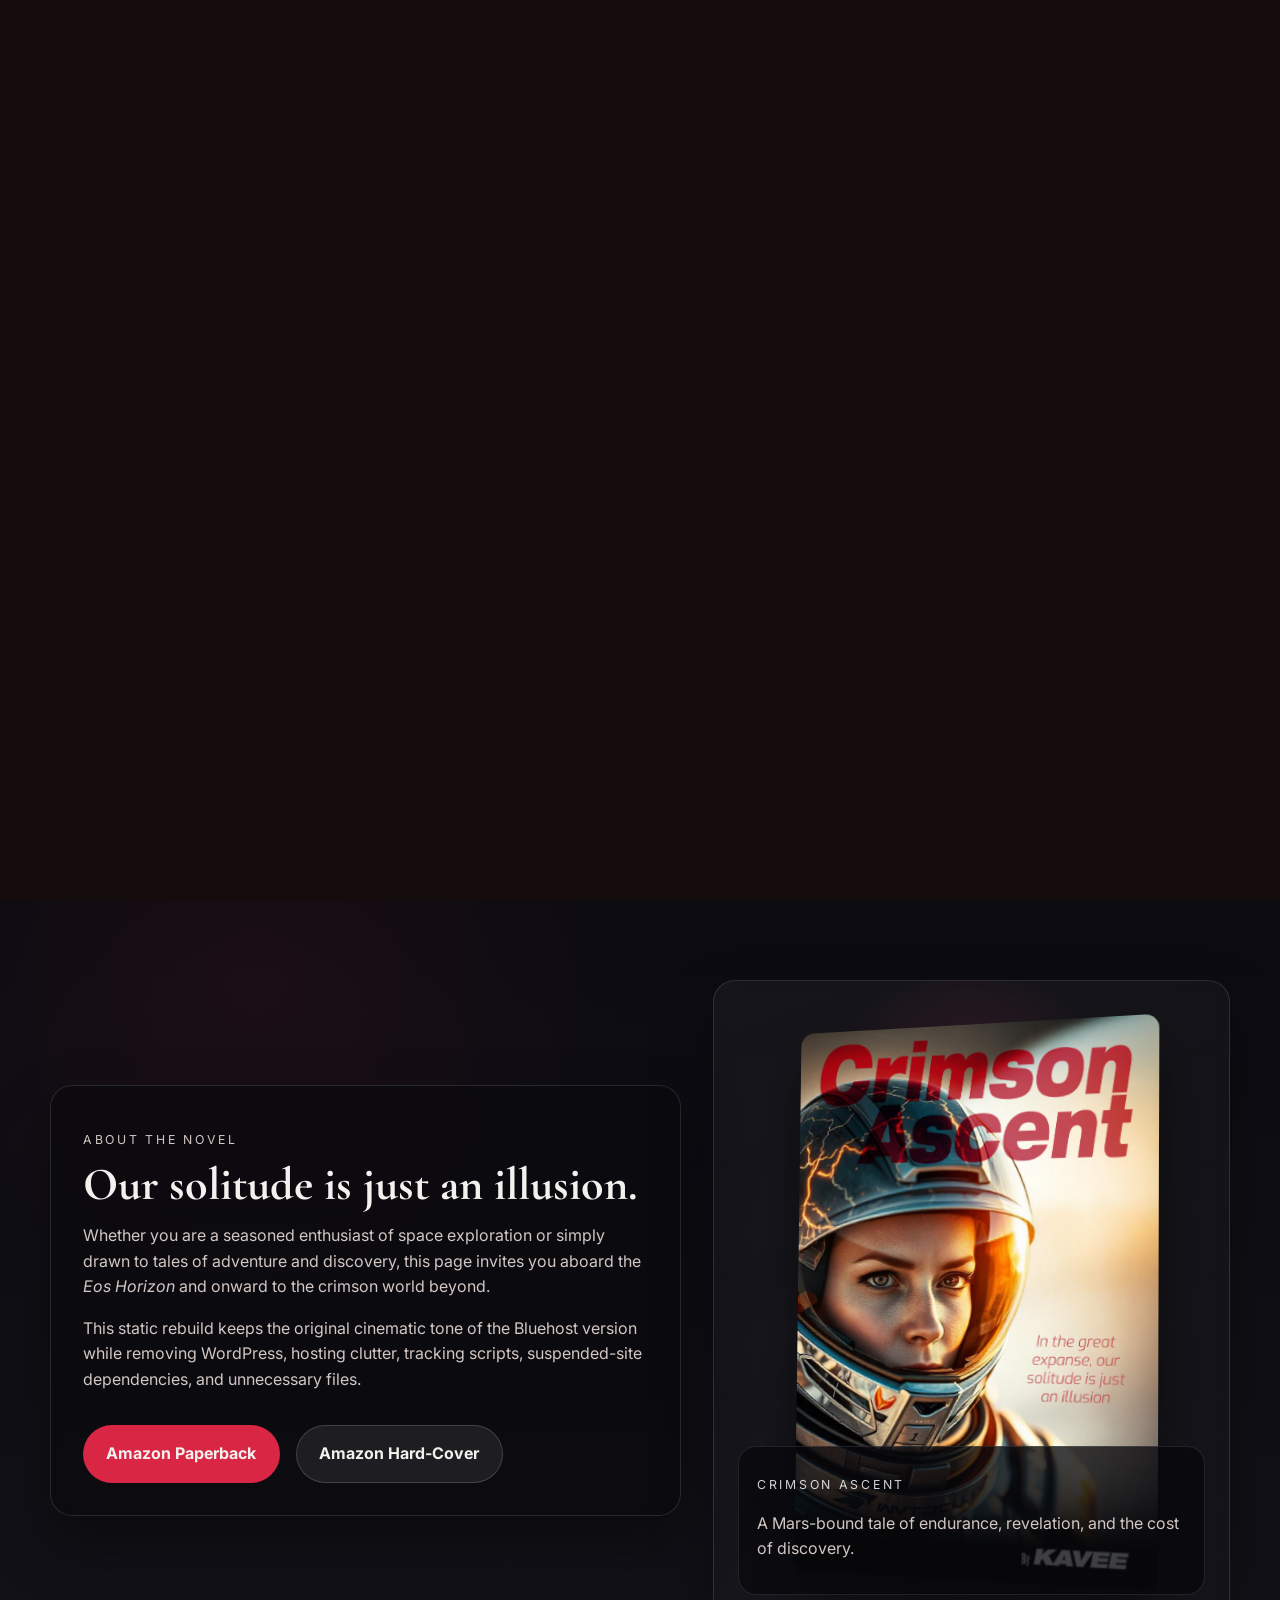
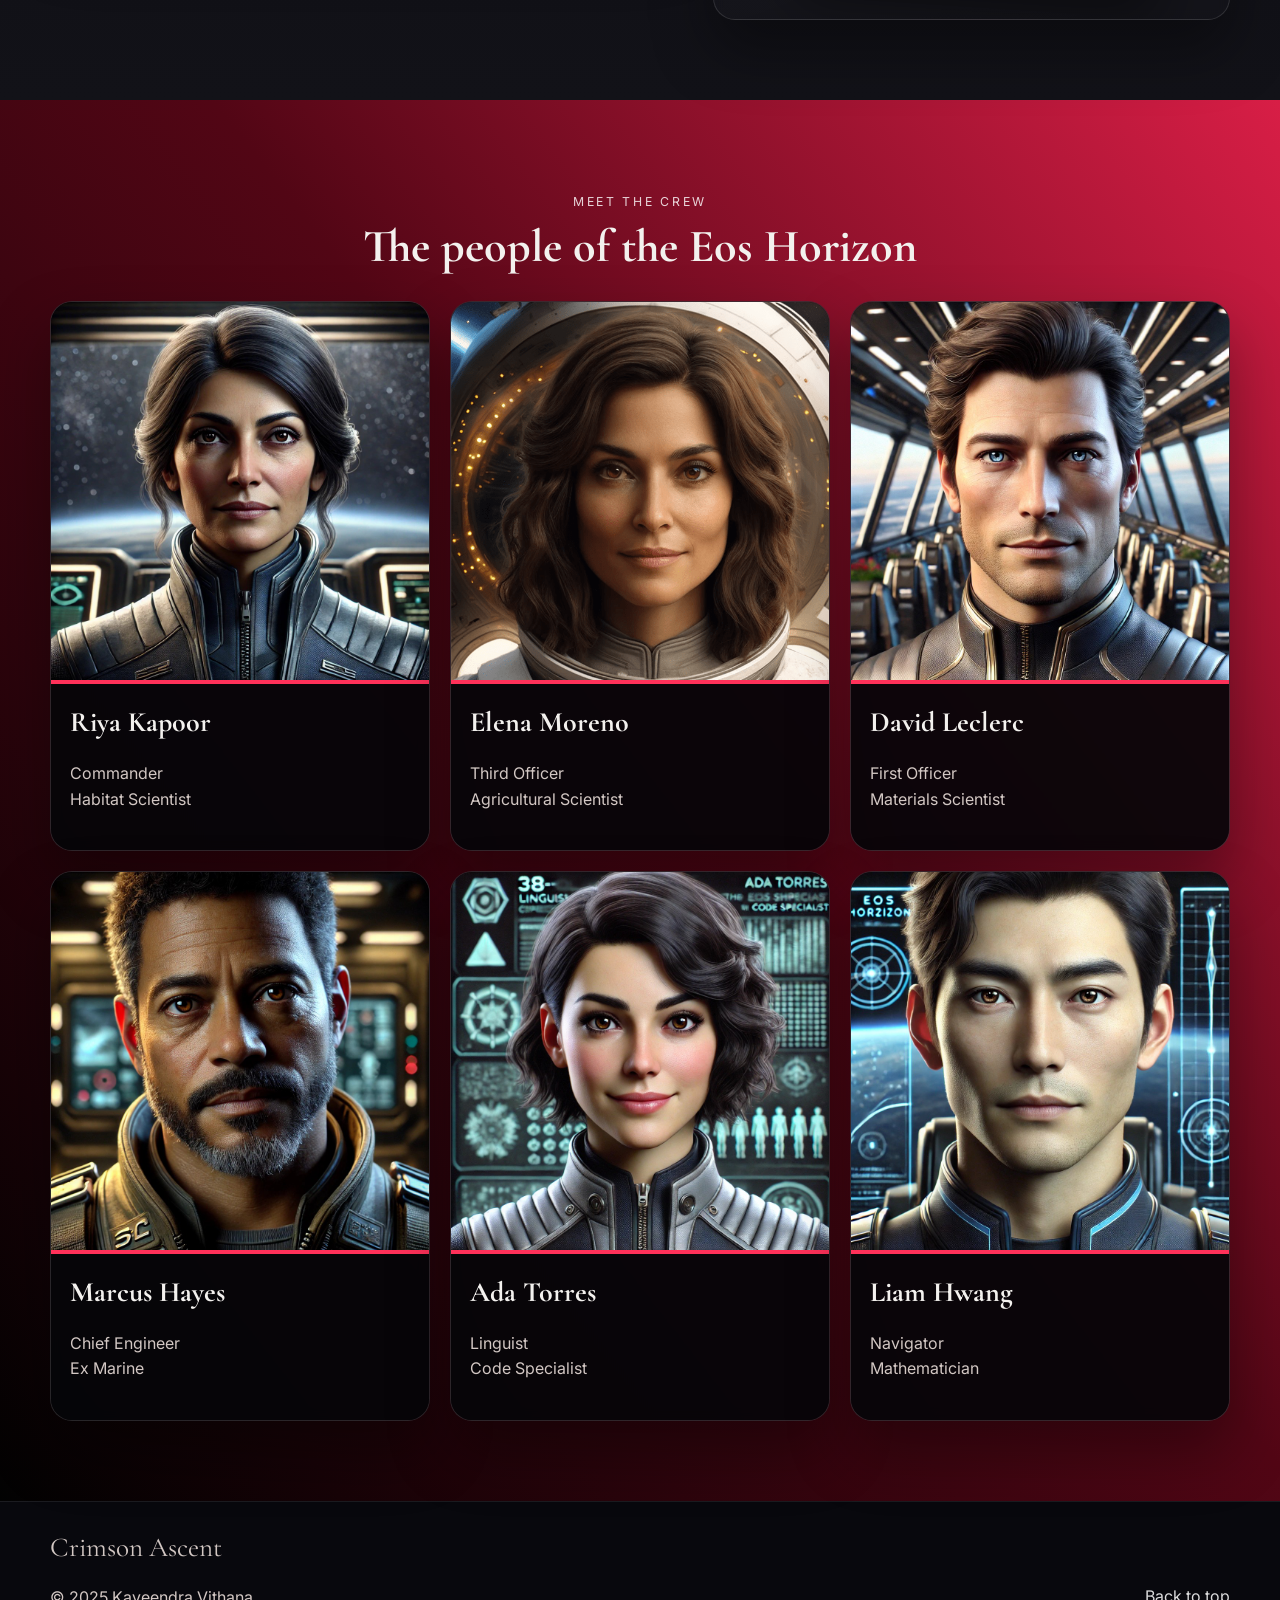
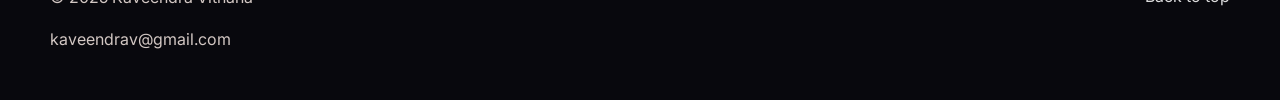
==== commit e9c01586: "background image" ====
--- a/index.html
+++ b/index.html
@@ -8,7 +8,7 @@
   <meta property="og:title" content="Crimson Ascent" />
   <meta property="og:description" content="A cinematic landing page for Crimson Ascent, a philosophical hard science fiction novel set on Mars." />
   <meta property="og:type" content="website" />
-  <meta property="og:image" content="assets/original-hero-banner.png" />
+  <meta property="og:image" content="assets/mars-landscape.jpg" />
   <link rel="preconnect" href="https://fonts.googleapis.com">
   <link rel="preconnect" href="https://fonts.gstatic.com" crossorigin>
   <link href="https://fonts.googleapis.com/css2?family=Inter:wght@400;500;600;700;800&family=Cormorant+Garamond:wght@500;600;700&display=swap" rel="stylesheet">
--- a/styles.css
+++ b/styles.css
@@ -23,6 +23,18 @@
 img { max-width: 100%; display: block; }
 a { color: inherit; text-decoration: none; }
 
+.sr-only {
+  position: absolute;
+  width: 1px;
+  height: 1px;
+  padding: 0;
+  margin: -1px;
+  overflow: hidden;
+  clip: rect(0, 0, 0, 0);
+  white-space: nowrap;
+  border: 0;
+}
+
 .container {
   width: min(1180px, calc(100% - 2rem));
   margin: 0 auto;
@@ -31,25 +43,19 @@
 .hero {
   position: relative;
   min-height: 100vh;
-  display: grid;
-  place-items: center;
-  background:
-    linear-gradient(180deg, rgba(8, 8, 10, 0.30), rgba(8, 8, 10, 0.72)),
-    radial-gradient(circle at 50% 20%, rgba(255, 54, 84, 0.20), transparent 35%),
-    url('assets/mars-landscape.jpg') center/cover no-repeat;
-}
-
-.hero-overlay {
-  position: absolute;
-  inset: 0;
-  background: linear-gradient(180deg, rgba(0,0,0,0.18), rgba(0,0,0,0.72));
-}
-
-.hero-content {
-  position: relative;
-  z-index: 1;
-  text-align: center;
-  padding: 5rem 0;
+  background: #140d0c;
+}
+
+.hero-reference {
+  display: flex;
+  align-items: stretch;
+  justify-content: center;
+}
+
+.hero-reference-image {
+  width: 100%;
+  min-height: 100vh;
+  background: url('assets/original-hero-banner.png') center top / cover no-repeat;
 }
 
 .eyebrow,
@@ -61,63 +67,8 @@
   color: rgba(255,255,255,0.82);
 }
 
-.hero h1,
-.hero h2,
-.section-heading h3,
-.copy-panel h3,
-.crew-copy h4,
-.footer-title {
+h1, h2, h3, .footer-title {
   font-family: 'Cormorant Garamond', Georgia, serif;
-}
-
-.hero h1 {
-  margin: 0.2rem 0 0;
-  font-size: clamp(3.8rem, 10vw, 6.8rem);
-  line-height: 0.92;
-  font-weight: 700;
-}
-
-.hero h1 span {
-  color: var(--accent-strong);
-  text-shadow: 0 0 24px rgba(255, 49, 89, 0.22), 1px 1px 0 rgba(255,255,255,0.45);
-}
-
-.hero h2 {
-  margin: 1rem auto 0;
-  max-width: 840px;
-  font-weight: 600;
-  font-size: clamp(1.55rem, 3vw, 2.7rem);
-  line-height: 1.08;
-}
-
-.lead,
-.supporting {
-  max-width: 860px;
-  margin: 1.25rem auto 0;
-  color: var(--muted);
-  font-size: 1.04rem;
-}
-
-.cta-row {
-  display: flex;
-  gap: 1rem;
-  justify-content: center;
-  flex-wrap: wrap;
-  margin-top: 2rem;
-}
-
-.button {
-  padding: 0.95rem 1.4rem;
-  border-radius: 999px;
-  border: 1px solid transparent;
-  font-weight: 700;
-  transition: transform 0.2s ease, background 0.2s ease, border-color 0.2s ease;
-}
-.button:hover { transform: translateY(-1px); }
-.button.primary { background: var(--accent); }
-.button.secondary {
-  background: rgba(255,255,255,0.08);
-  border-color: rgba(255,255,255,0.16);
 }
 
 .section { padding: 5rem 0; }
@@ -148,11 +99,40 @@
   padding: 2rem;
 }
 
-.copy-panel h3,
-.section-heading h3 {
+.copy-panel h2,
+.section-heading h2 {
   font-size: clamp(2rem, 3.6vw, 3rem);
   line-height: 0.98;
   margin: 0.5rem 0 1rem;
+}
+
+.copy-panel p,
+.plate-text,
+.crew-copy p,
+.footer-inner p {
+  color: var(--muted);
+}
+
+.cta-row {
+  display: flex;
+  gap: 1rem;
+  justify-content: flex-start;
+  flex-wrap: wrap;
+  margin-top: 2rem;
+}
+
+.button {
+  padding: 0.95rem 1.4rem;
+  border-radius: 999px;
+  border: 1px solid transparent;
+  font-weight: 700;
+  transition: transform 0.2s ease, background 0.2s ease, border-color 0.2s ease;
+}
+.button:hover { transform: translateY(-1px); }
+.button.primary { background: var(--accent); }
+.button.secondary {
+  background: rgba(255,255,255,0.08);
+  border-color: rgba(255,255,255,0.16);
 }
 
 .book-showcase {
@@ -197,8 +177,6 @@
   padding: 1rem 1.1rem;
 }
 
-.plate-text { margin: 0.35rem 0 0; color: var(--muted); }
-
 .crew-section {
   background: linear-gradient(52deg, #020202 0%, #520615 55%, #d81e46 100%);
 }
@@ -214,9 +192,7 @@
   gap: 1.25rem;
 }
 
-.crew-card {
-  overflow: hidden;
-}
+.crew-card { overflow: hidden; }
 
 .crew-card img {
   aspect-ratio: 1 / 1;
@@ -230,14 +206,9 @@
   background: rgba(5, 5, 8, 0.74);
 }
 
-.crew-copy h4 {
+.crew-copy h3 {
   margin: 0 0 0.2rem;
   font-size: 1.75rem;
-}
-
-.crew-copy p {
-  margin: 0;
-  color: rgba(255,255,255,0.84);
 }
 
 .site-footer {
@@ -256,33 +227,60 @@
 .footer-title {
   font-size: 1.7rem;
   margin: 0 0 0.35rem;
-}
-
-.footer-inner p { margin: 0.2rem 0; color: var(--muted); }
+  color: #fff;
+}
+
 .back-to-top {
-  padding: 0.8rem 1rem;
-  border: 1px solid rgba(255,255,255,0.14);
-  border-radius: 999px;
-}
-
-@media (max-width: 900px) {
+  color: rgba(255,255,255,0.86);
+}
+
+@media (max-width: 980px) {
+  .hero,
+  .hero-reference-image {
+    min-height: 55vw;
+  }
+
   .split,
   .crew-grid {
     grid-template-columns: 1fr;
   }
 
-  .book-showcase { min-height: 540px; }
+  .book-showcase {
+    min-height: 540px;
+  }
+}
+
+@media (max-width: 640px) {
+  .section {
+    padding: 3.5rem 0;
+  }
+
+  .container {
+    width: min(100% - 1.1rem, 1180px);
+  }
+
+  .hero,
+  .hero-reference-image {
+    min-height: 48vw;
+    background-position: center top;
+  }
+
+  .copy-panel,
+  .book-showcase,
+  .crew-card {
+    border-radius: 18px;
+  }
+
+  .copy-panel {
+    padding: 1.3rem;
+  }
+
+  .book-showcase {
+    min-height: 430px;
+  }
+
   .footer-inner {
     flex-direction: column;
     align-items: flex-start;
   }
 }
-
-@media (max-width: 640px) {
-  .hero-content { padding: 4rem 0; }
-  .hero h2 { line-height: 1.15; }
-  .copy-panel { padding: 1.4rem; }
-  .section { padding: 4rem 0; }
-  .book-showcase { min-height: 460px; }
-  .main-book { width: min(76%, 330px); }
-}
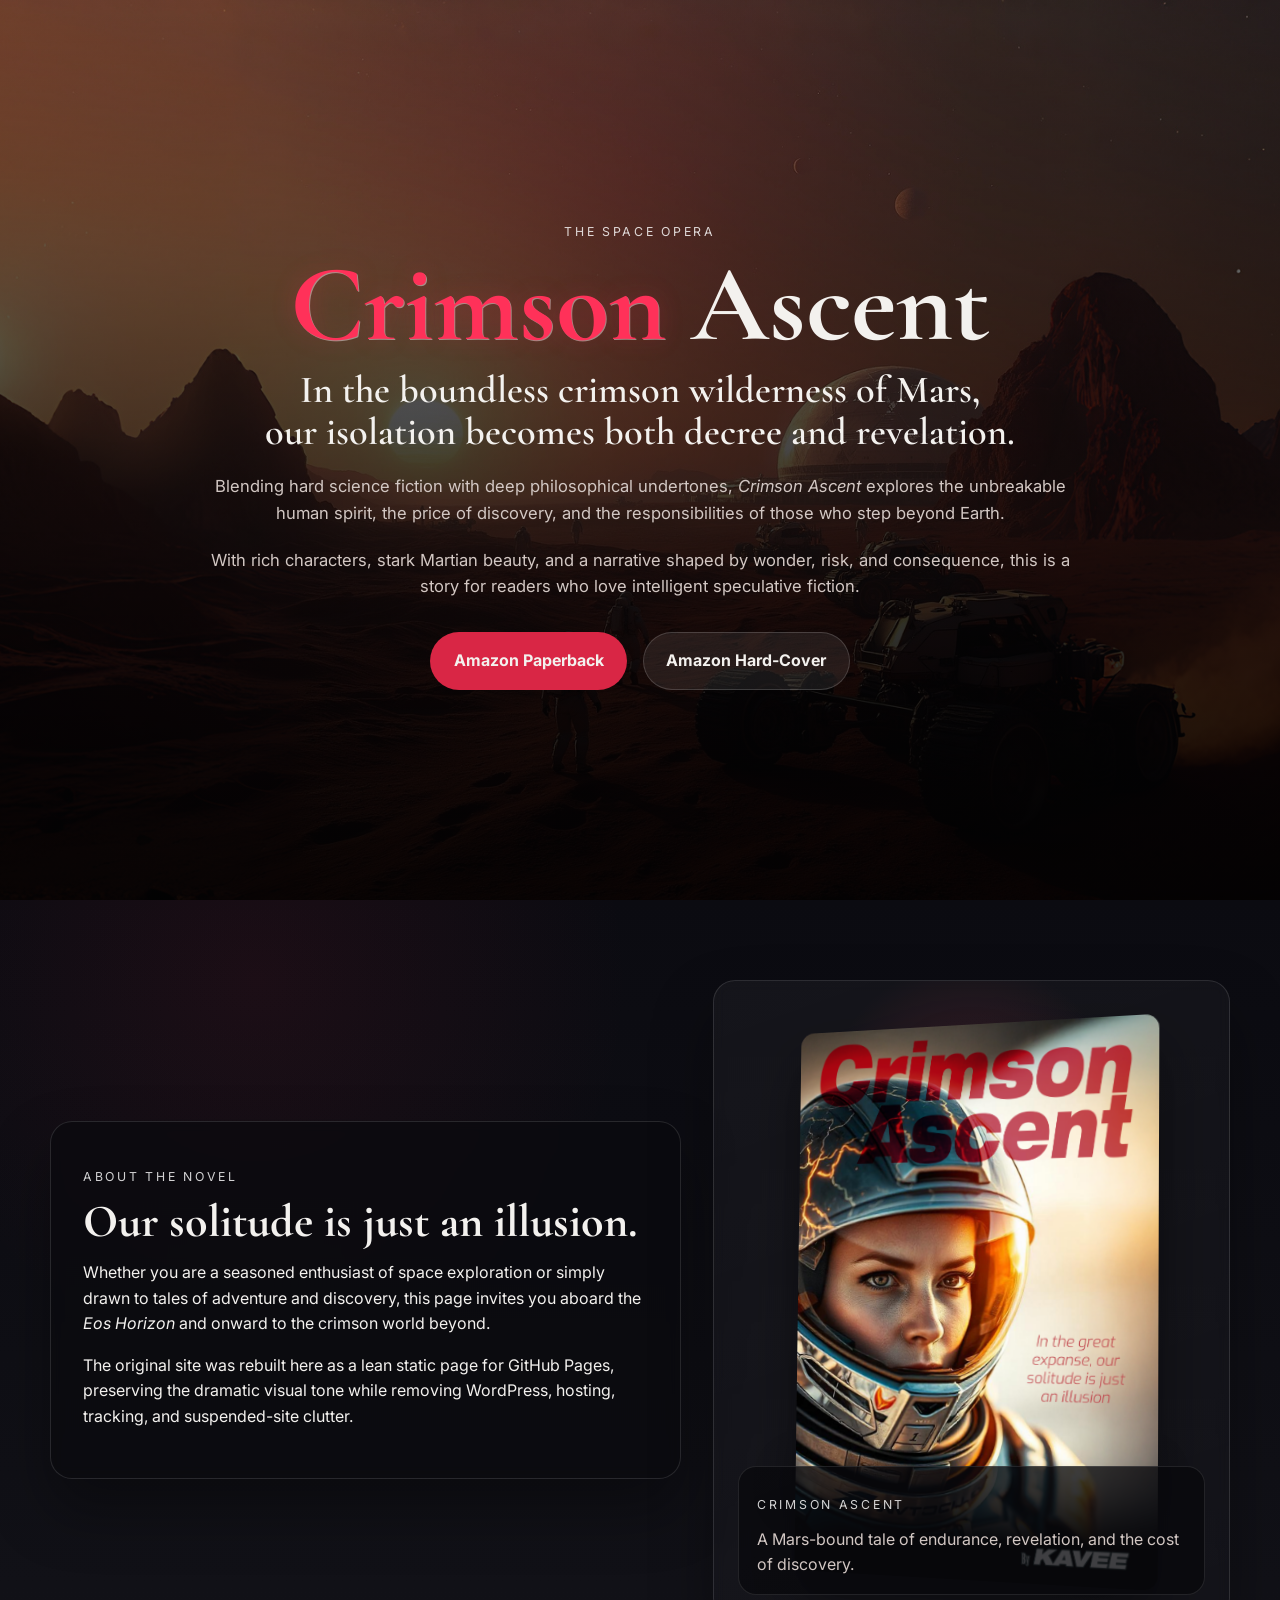
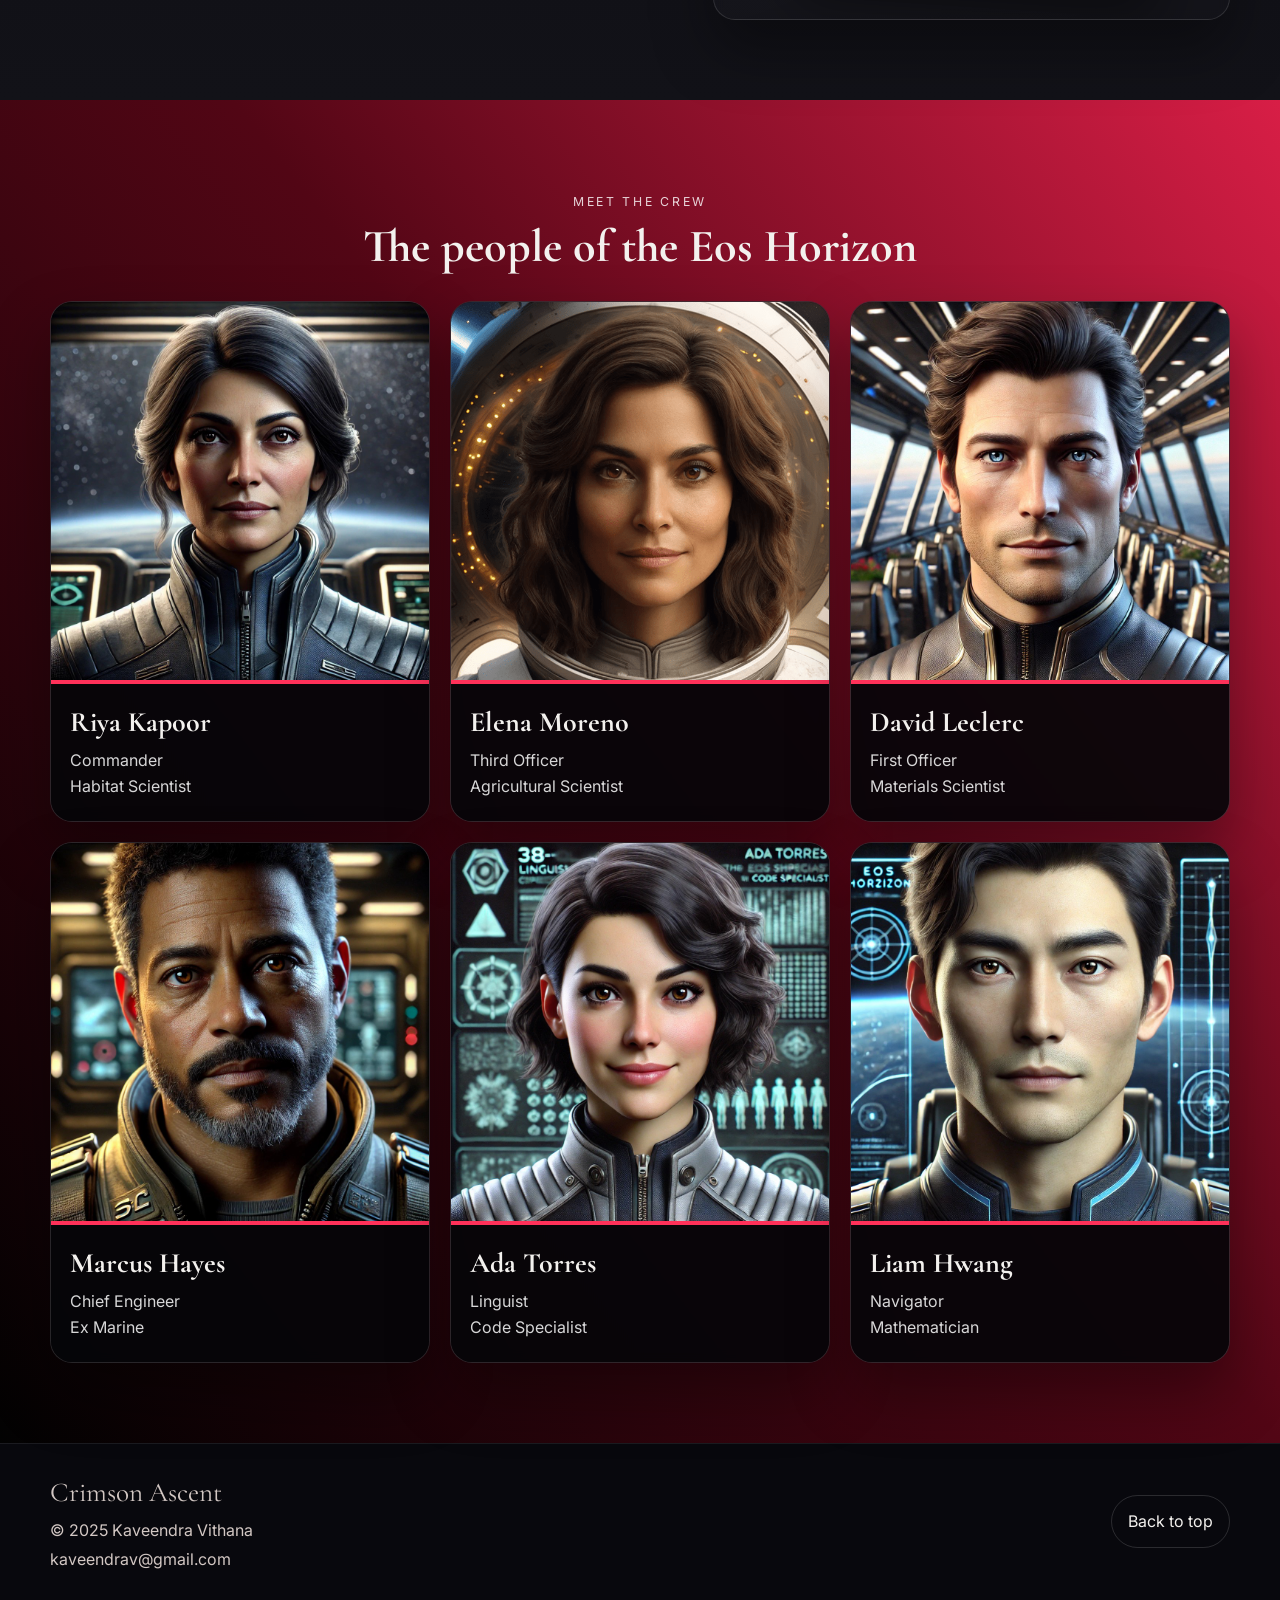
==== commit 31c0881b: "update2" ====
--- a/index.html
+++ b/index.html
@@ -15,12 +15,28 @@
   <link rel="stylesheet" href="styles.css" />
 </head>
 <body>
-  <header class="hero hero-reference" id="top" aria-label="Crimson Ascent hero banner">
-    <div class="hero-reference-image" role="img" aria-label="Crimson Ascent banner showing a Martian landscape, vehicles, a habitat dome, and the novel tagline."></div>
-    <div class="sr-only">
-      <h1>Crimson Ascent</h1>
-      <p>In the boundless crimson wilderness of Mars our isolation becomes both decree and revelation.</p>
-      <p>Blending hard science fiction with deep philosophical undertones, Crimson Ascent explores the unbreakable human spirit, the price of discovery, and the responsibilities of those who step beyond Earth.</p>
+  <header class="hero" id="top">
+    <div class="hero-overlay"></div>
+    <div class="hero-content container">
+      <p class="eyebrow">The Space Opera</p>
+      <h1><span>Crimson</span> Ascent</h1>
+      <h2>
+        In the boundless crimson wilderness of Mars,<br>
+        our isolation becomes both decree and revelation.
+      </h2>
+      <p class="lead">
+        Blending hard science fiction with deep philosophical undertones, <em>Crimson Ascent</em>
+        explores the unbreakable human spirit, the price of discovery, and the responsibilities
+        of those who step beyond Earth.
+      </p>
+      <p class="supporting">
+        With rich characters, stark Martian beauty, and a narrative shaped by wonder, risk,
+        and consequence, this is a story for readers who love intelligent speculative fiction.
+      </p>
+      <div class="cta-row">
+        <a class="button primary" href="https://amzn.asia/d/iF8ro8C" target="_blank" rel="noreferrer">Amazon Paperback</a>
+        <a class="button secondary" href="https://amzn.asia/d/iF8ro8C" target="_blank" rel="noreferrer">Amazon Hard-Cover</a>
+      </div>
     </div>
   </header>
 
@@ -29,20 +45,16 @@
       <div class="container split">
         <div class="copy-panel">
           <p class="section-kicker">About the novel</p>
-          <h2>Our solitude is just an illusion.</h2>
+          <h3>Our solitude is just an illusion.</h3>
           <p>
             Whether you are a seasoned enthusiast of space exploration or simply drawn to tales of
             adventure and discovery, this page invites you aboard the <em>Eos Horizon</em> and onward
             to the crimson world beyond.
           </p>
           <p>
-            This static rebuild keeps the original cinematic tone of the Bluehost version while removing
-            WordPress, hosting clutter, tracking scripts, suspended-site dependencies, and unnecessary files.
+            The original site was rebuilt here as a lean static page for GitHub Pages, preserving the
+            dramatic visual tone while removing WordPress, hosting, tracking, and suspended-site clutter.
           </p>
-          <div class="cta-row intro-cta">
-            <a class="button primary" href="https://amzn.asia/d/iF8ro8C" target="_blank" rel="noreferrer">Amazon Paperback</a>
-            <a class="button secondary" href="https://amzn.asia/d/iF8ro8C" target="_blank" rel="noreferrer">Amazon Hard-Cover</a>
-          </div>
         </div>
         <div class="book-showcase" aria-label="Book cover display">
           <div class="book-shadow"></div>
@@ -59,48 +71,48 @@
       <div class="container">
         <div class="section-heading">
           <p class="section-kicker">Meet the crew</p>
-          <h2>The people of the Eos Horizon</h2>
+          <h3>The people of the Eos Horizon</h3>
         </div>
         <div class="crew-grid">
           <article class="crew-card">
             <img src="assets/riya-kapoor.png" alt="Riya Kapoor" />
             <div class="crew-copy">
-              <h3>Riya Kapoor</h3>
+              <h4>Riya Kapoor</h4>
               <p>Commander<br>Habitat Scientist</p>
             </div>
           </article>
           <article class="crew-card">
             <img src="assets/elena-moreno.png" alt="Elena Moreno" />
             <div class="crew-copy">
-              <h3>Elena Moreno</h3>
+              <h4>Elena Moreno</h4>
               <p>Third Officer<br>Agricultural Scientist</p>
             </div>
           </article>
           <article class="crew-card">
             <img src="assets/david-leclerc.png" alt="David Leclerc" />
             <div class="crew-copy">
-              <h3>David Leclerc</h3>
+              <h4>David Leclerc</h4>
               <p>First Officer<br>Materials Scientist</p>
             </div>
           </article>
           <article class="crew-card">
             <img src="assets/marcus-hayes.png" alt="Marcus Hayes" />
             <div class="crew-copy">
-              <h3>Marcus Hayes</h3>
+              <h4>Marcus Hayes</h4>
               <p>Chief Engineer<br>Ex Marine</p>
             </div>
           </article>
           <article class="crew-card">
             <img src="assets/ada-torres.png" alt="Ada Torres" />
             <div class="crew-copy">
-              <h3>Ada Torres</h3>
+              <h4>Ada Torres</h4>
               <p>Linguist<br>Code Specialist</p>
             </div>
           </article>
           <article class="crew-card">
             <img src="assets/liam-hwang.png" alt="Liam Hwang" />
             <div class="crew-copy">
-              <h3>Liam Hwang</h3>
+              <h4>Liam Hwang</h4>
               <p>Navigator<br>Mathematician</p>
             </div>
           </article>
--- a/styles.css
+++ b/styles.css
@@ -23,18 +23,6 @@
 img { max-width: 100%; display: block; }
 a { color: inherit; text-decoration: none; }
 
-.sr-only {
-  position: absolute;
-  width: 1px;
-  height: 1px;
-  padding: 0;
-  margin: -1px;
-  overflow: hidden;
-  clip: rect(0, 0, 0, 0);
-  white-space: nowrap;
-  border: 0;
-}
-
 .container {
   width: min(1180px, calc(100% - 2rem));
   margin: 0 auto;
@@ -43,19 +31,25 @@
 .hero {
   position: relative;
   min-height: 100vh;
-  background: #140d0c;
-}
-
-.hero-reference {
-  display: flex;
-  align-items: stretch;
-  justify-content: center;
-}
-
-.hero-reference-image {
-  width: 100%;
-  min-height: 100vh;
-  background: url('assets/original-hero-banner.png') center top / cover no-repeat;
+  display: grid;
+  place-items: center;
+  background:
+    linear-gradient(180deg, rgba(8, 8, 10, 0.30), rgba(8, 8, 10, 0.72)),
+    radial-gradient(circle at 50% 20%, rgba(255, 54, 84, 0.20), transparent 35%),
+    url('assets/mars-landscape.jpg') center/cover no-repeat;
+}
+
+.hero-overlay {
+  position: absolute;
+  inset: 0;
+  background: linear-gradient(180deg, rgba(0,0,0,0.18), rgba(0,0,0,0.72));
+}
+
+.hero-content {
+  position: relative;
+  z-index: 1;
+  text-align: center;
+  padding: 5rem 0;
 }
 
 .eyebrow,
@@ -67,8 +61,63 @@
   color: rgba(255,255,255,0.82);
 }
 
-h1, h2, h3, .footer-title {
+.hero h1,
+.hero h2,
+.section-heading h3,
+.copy-panel h3,
+.crew-copy h4,
+.footer-title {
   font-family: 'Cormorant Garamond', Georgia, serif;
+}
+
+.hero h1 {
+  margin: 0.2rem 0 0;
+  font-size: clamp(3.8rem, 10vw, 6.8rem);
+  line-height: 0.92;
+  font-weight: 700;
+}
+
+.hero h1 span {
+  color: var(--accent-strong);
+  text-shadow: 0 0 24px rgba(255, 49, 89, 0.22), 1px 1px 0 rgba(255,255,255,0.45);
+}
+
+.hero h2 {
+  margin: 1rem auto 0;
+  max-width: 840px;
+  font-weight: 600;
+  font-size: clamp(1.55rem, 3vw, 2.7rem);
+  line-height: 1.08;
+}
+
+.lead,
+.supporting {
+  max-width: 860px;
+  margin: 1.25rem auto 0;
+  color: var(--muted);
+  font-size: 1.04rem;
+}
+
+.cta-row {
+  display: flex;
+  gap: 1rem;
+  justify-content: center;
+  flex-wrap: wrap;
+  margin-top: 2rem;
+}
+
+.button {
+  padding: 0.95rem 1.4rem;
+  border-radius: 999px;
+  border: 1px solid transparent;
+  font-weight: 700;
+  transition: transform 0.2s ease, background 0.2s ease, border-color 0.2s ease;
+}
+.button:hover { transform: translateY(-1px); }
+.button.primary { background: var(--accent); }
+.button.secondary {
+  background: rgba(255,255,255,0.08);
+  border-color: rgba(255,255,255,0.16);
 }
 
 .section { padding: 5rem 0; }
@@ -99,40 +148,11 @@
   padding: 2rem;
 }
 
-.copy-panel h2,
-.section-heading h2 {
+.copy-panel h3,
+.section-heading h3 {
   font-size: clamp(2rem, 3.6vw, 3rem);
   line-height: 0.98;
   margin: 0.5rem 0 1rem;
-}
-
-.copy-panel p,
-.plate-text,
-.crew-copy p,
-.footer-inner p {
-  color: var(--muted);
-}
-
-.cta-row {
-  display: flex;
-  gap: 1rem;
-  justify-content: flex-start;
-  flex-wrap: wrap;
-  margin-top: 2rem;
-}
-
-.button {
-  padding: 0.95rem 1.4rem;
-  border-radius: 999px;
-  border: 1px solid transparent;
-  font-weight: 700;
-  transition: transform 0.2s ease, background 0.2s ease, border-color 0.2s ease;
-}
-.button:hover { transform: translateY(-1px); }
-.button.primary { background: var(--accent); }
-.button.secondary {
-  background: rgba(255,255,255,0.08);
-  border-color: rgba(255,255,255,0.16);
 }
 
 .book-showcase {
@@ -177,6 +197,8 @@
   padding: 1rem 1.1rem;
 }
 
+.plate-text { margin: 0.35rem 0 0; color: var(--muted); }
+
 .crew-section {
   background: linear-gradient(52deg, #020202 0%, #520615 55%, #d81e46 100%);
 }
@@ -192,7 +214,9 @@
   gap: 1.25rem;
 }
 
-.crew-card { overflow: hidden; }
+.crew-card {
+  overflow: hidden;
+}
 
 .crew-card img {
   aspect-ratio: 1 / 1;
@@ -206,9 +230,14 @@
   background: rgba(5, 5, 8, 0.74);
 }
 
-.crew-copy h3 {
+.crew-copy h4 {
   margin: 0 0 0.2rem;
   font-size: 1.75rem;
+}
+
+.crew-copy p {
+  margin: 0;
+  color: rgba(255,255,255,0.84);
 }
 
 .site-footer {
@@ -227,60 +256,33 @@
 .footer-title {
   font-size: 1.7rem;
   margin: 0 0 0.35rem;
-  color: #fff;
-}
-
+}
+
+.footer-inner p { margin: 0.2rem 0; color: var(--muted); }
 .back-to-top {
-  color: rgba(255,255,255,0.86);
-}
-
-@media (max-width: 980px) {
-  .hero,
-  .hero-reference-image {
-    min-height: 55vw;
-  }
-
+  padding: 0.8rem 1rem;
+  border: 1px solid rgba(255,255,255,0.14);
+  border-radius: 999px;
+}
+
+@media (max-width: 900px) {
   .split,
   .crew-grid {
     grid-template-columns: 1fr;
   }
 
-  .book-showcase {
-    min-height: 540px;
-  }
-}
-
-@media (max-width: 640px) {
-  .section {
-    padding: 3.5rem 0;
-  }
-
-  .container {
-    width: min(100% - 1.1rem, 1180px);
-  }
-
-  .hero,
-  .hero-reference-image {
-    min-height: 48vw;
-    background-position: center top;
-  }
-
-  .copy-panel,
-  .book-showcase,
-  .crew-card {
-    border-radius: 18px;
-  }
-
-  .copy-panel {
-    padding: 1.3rem;
-  }
-
-  .book-showcase {
-    min-height: 430px;
-  }
-
+  .book-showcase { min-height: 540px; }
   .footer-inner {
     flex-direction: column;
     align-items: flex-start;
   }
 }
+
+@media (max-width: 640px) {
+  .hero-content { padding: 4rem 0; }
+  .hero h2 { line-height: 1.15; }
+  .copy-panel { padding: 1.4rem; }
+  .section { padding: 4rem 0; }
+  .book-showcase { min-height: 460px; }
+  .main-book { width: min(76%, 330px); }
+}
